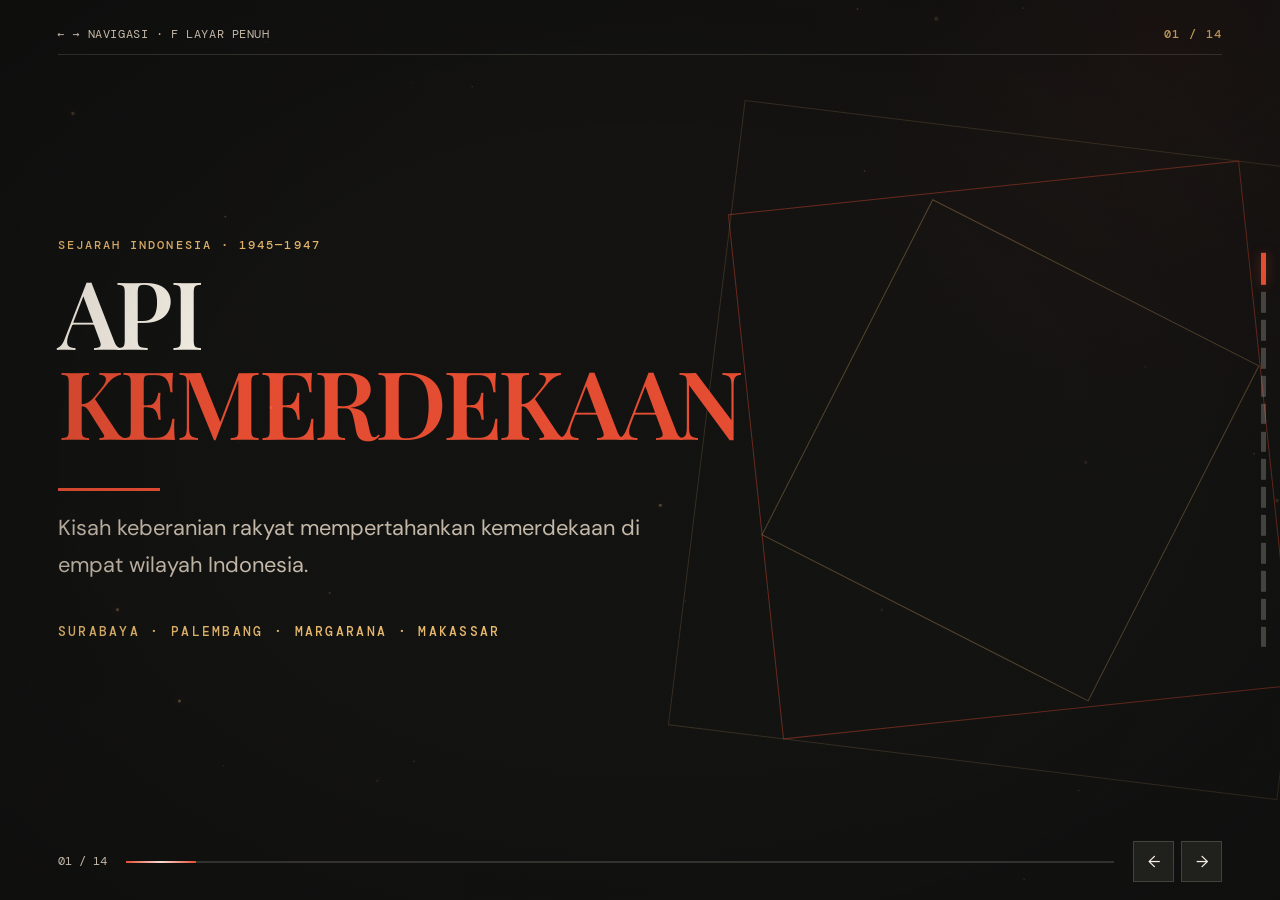
==== index.html @ 2a619e7f "Rename Sejarah_Pertempuran_Indonesia_Animated (1).html to index.html" ====
<!DOCTYPE html>
<html lang="id">
<head>
<meta charset="UTF-8">
<meta name="viewport" content="width=device-width, initial-scale=1">
<title>Api Kemerdekaan — Sejarah Perjuangan Indonesia</title>
<link rel="preconnect" href="https://fonts.googleapis.com">
<link href="https://fonts.googleapis.com/css2?family=DM+Mono:wght@400;500&family=DM+Sans:wght@400;500;600;700&family=Playfair+Display:wght@500;600;700;800&display=swap" rel="stylesheet">
<style>
/* === VIEWPORT BASE / RESPONSIVE === */
:root{--ink:#f5efe4;--muted:#c4b8a8;--paper:#151514;--panel:#20201d;--red:#e44d32;--gold:#e8b96d;--line:rgba(245,239,228,.16);--pad:clamp(1.1rem,4.5vw,4.5rem);--display:clamp(2.4rem,7.4vw,7rem);--h2:clamp(2rem,4.5vw,4.6rem);--body:clamp(.92rem,1.25vw,1.15rem);--small:clamp(.7rem,.9vw,.84rem)}
*{box-sizing:border-box}html,body{margin:0;width:100%;height:100%;background:var(--paper);color:var(--ink);font-family:'DM Sans',sans-serif}body{overflow:hidden}button{font:inherit}.deck{height:100vh;height:100dvh;position:relative;overflow:hidden;background:radial-gradient(ellipse at 82% 12%,rgba(228,77,50,.15),transparent 34%),radial-gradient(ellipse at 8% 90%,rgba(232,185,109,.07),transparent 30%),var(--paper)}.deck:before{content:'';position:absolute;inset:0;pointer-events:none;z-index:1;opacity:.12;background-image:linear-gradient(rgba(245,239,228,.08) 1px,transparent 1px),linear-gradient(90deg,rgba(245,239,228,.08) 1px,transparent 1px);background-size:clamp(2.2rem,4vw,4.5rem) clamp(2.2rem,4vw,4.5rem);mask-image:linear-gradient(to bottom,black,transparent 85%)}
.slide{height:100vh;height:100dvh;width:100%;position:absolute;inset:0;overflow:hidden;padding:clamp(4.4rem,8vh,6rem) var(--pad) clamp(4.5rem,9vh,6.5rem);display:flex;flex-direction:column;justify-content:center;opacity:0;visibility:hidden;transform:translateY(clamp(1rem,3vh,2rem)) scale(.99);transition:opacity .55s ease,transform .65s cubic-bezier(.2,.75,.2,1),visibility .55s;background:transparent}
.slide.active{opacity:1;visibility:visible;transform:none;z-index:2}.slide:before{content:'';position:absolute;left:var(--pad);right:var(--pad);top:clamp(3.4rem,6vh,4.5rem);height:1px;background:var(--line)}.slide:after{content:attr(data-number);position:absolute;right:var(--pad);top:clamp(1.5rem,3vh,2.2rem);font:500 var(--small) 'DM Mono',monospace;color:var(--gold);letter-spacing:.12em}
.kicker{font:500 var(--small) 'DM Mono',monospace;text-transform:uppercase;letter-spacing:.18em;color:var(--gold);margin:0 0 clamp(.6rem,1.6vh,1.2rem)}h1,h2,h3,p{margin-top:0}h1,h2,h3{font-family:'Playfair Display',serif;font-weight:600;letter-spacing:-.035em}h1{font-size:var(--display);line-height:.95;max-width:12ch;margin-bottom:clamp(1rem,2.5vh,2rem)}h2{font-size:var(--h2);line-height:1.02;max-width:18ch;margin-bottom:clamp(.8rem,2vh,1.5rem)}h3{font-size:clamp(1.2rem,2vw,1.7rem);margin-bottom:.5rem}p,li{font-size:var(--body);line-height:1.72;color:#e4dbce}p{max-width:76ch;margin-bottom:.8rem}.accent{color:var(--red)}.gold{color:var(--gold)}.muted{color:var(--muted)}.rule{height:3px;width:clamp(3rem,8vw,7rem);background:var(--red);margin:clamp(.8rem,2vh,1.5rem) 0}.cover{background:linear-gradient(115deg,rgba(18,18,17,.98) 0%,rgba(18,18,17,.88) 53%,rgba(18,18,17,.38) 100%)}.cover-art{position:absolute;right:-3vw;top:15%;width:48vw;height:70%;border:1px solid rgba(232,185,109,.22);transform:rotate(7deg);opacity:.75;pointer-events:none}.cover-art:before,.cover-art:after{content:'';position:absolute;inset:8%;border:1px solid rgba(228,77,50,.55);transform:rotate(-13deg)}.cover-art:after{inset:20%;border-color:rgba(232,185,109,.4);transform:rotate(20deg)}.cover .subtitle{font-size:clamp(1rem,1.7vw,1.4rem);color:var(--muted);max-width:42ch}.cover .year{font:500 clamp(.8rem,1vw,1rem) 'DM Mono',monospace;letter-spacing:.18em;color:var(--gold);margin-top:clamp(1rem,3vh,2rem)}
.content-grid{display:grid;grid-template-columns:minmax(0,1.2fr) minmax(15rem,.8fr);gap:clamp(1.2rem,4vw,4rem);align-items:center;min-height:0}.copy{min-width:0}.copy p+p{margin-top:.8rem}.visual{position:relative;min-height:clamp(13rem,42vh,28rem);height:100%;max-height:52vh;border:1px solid rgba(232,185,109,.28);background:radial-gradient(ellipse at 50% 20%,rgba(228,77,50,.14),transparent 60%),linear-gradient(145deg,#282621,#171715);overflow:hidden;display:flex;align-items:center;justify-content:center;box-shadow:0 1.2rem 3rem rgba(0,0,0,.18)}.visual:before{content:'';position:absolute;inset:1rem;border:1px solid rgba(245,239,228,.1);z-index:2;pointer-events:none}.visual img{width:100%;height:100%;max-height:min(50vh,400px);object-fit:cover;display:block;position:absolute;inset:0}.visual .placeholder{position:absolute;inset:0;display:flex;flex-direction:column;align-items:center;justify-content:center;text-align:center;padding:1.5rem;color:#9f9586}.placeholder strong{font:500 clamp(1rem,1.5vw,1.4rem) 'DM Mono',monospace;color:var(--gold);margin-bottom:.6rem}.placeholder span{font-size:var(--small);max-width:25ch;line-height:1.6}.visual img:not([src=""]){z-index:1}.visual:after{content:'';position:absolute;inset:0;border:clamp(.4rem,1vw,.8rem) solid rgba(21,21,20,.12);pointer-events:none;z-index:2}.visual figcaption{position:absolute;z-index:3;left:1rem;bottom:1rem;background:rgba(18,18,17,.8);padding:.5rem .7rem;font:var(--small) 'DM Mono',monospace;color:var(--ink)}
.timeline{display:grid;grid-template-columns:repeat(4,minmax(0,1fr));gap:clamp(.7rem,1.5vw,1.5rem);margin-top:clamp(1rem,3vh,2rem)}.event{border-top:2px solid var(--red);padding-top:.8rem}.event time{font:500 var(--small) 'DM Mono',monospace;color:var(--gold);display:block;margin-bottom:.5rem}.event p{font-size:clamp(.82rem,1.05vw,1rem);line-height:1.5;margin:0}.event h3{font-size:clamp(1rem,1.5vw,1.35rem)}.body-copy{columns:2;column-gap:clamp(1.5rem,4vw,4rem)}.body-copy p{break-inside:avoid}.figure-grid{display:grid;grid-template-columns:repeat(4,minmax(0,1fr));gap:clamp(.7rem,1.5vw,1.4rem);margin-top:clamp(.8rem,2vh,1.3rem)}.person{min-width:0;border-top:1px solid var(--line);padding-top:.7rem;transition:transform .3s ease,border-color .3s ease}.person:hover{transform:translateY(-4px);border-color:rgba(232,185,109,.65)}.person .visual{min-height:0;height:clamp(8rem,24vh,14rem);margin-bottom:.8rem}.person .visual img{max-height:none}.person h3{font-size:clamp(1rem,1.45vw,1.35rem)}.person p{font-size:clamp(.78rem,1vw,.95rem);line-height:1.5}.tag{display:inline-block;border:1px solid rgba(232,185,109,.45);color:var(--gold);font:var(--small) 'DM Mono',monospace;letter-spacing:.06em;padding:.3rem .5rem;margin-bottom:.55rem}.section-slide{background:linear-gradient(120deg,rgba(228,77,50,.12),transparent 60%)}.section-slide h2{font-size:clamp(2.6rem,8vw,7rem);max-width:11ch}.section-slide .section-num{font:500 clamp(3.8rem,13vw,12rem) 'DM Mono',monospace;line-height:.8;color:rgba(228,77,50,.22);position:absolute;right:var(--pad);bottom:10%;letter-spacing:-.12em}.bottom-note{font:var(--small) 'DM Mono',monospace;color:var(--muted);margin-top:clamp(.8rem,2vh,1.4rem)}
/* === GROUP MEMBERS SLIDE === */
.members-slide{background:radial-gradient(ellipse at 80% 40%,rgba(228,77,50,.13),transparent 40%),transparent}
.members-layout{display:grid;grid-template-columns:minmax(0,.85fr) minmax(0,1.15fr);gap:clamp(1.5rem,5vw,5rem);align-items:center;min-height:0}
.members-stamp{width:clamp(9rem,20vw,17rem);aspect-ratio:1;border:1px solid rgba(232,185,109,.45);border-radius:50%;display:flex;align-items:center;justify-content:center;position:relative;margin:0 auto;color:var(--gold);font:500 clamp(2.5rem,6vw,5.8rem) 'DM Mono',monospace;letter-spacing:-.12em;box-shadow:0 0 0 1rem rgba(232,185,109,.025),0 0 0 2rem rgba(232,185,109,.018)}
.members-stamp:before,.members-stamp:after{content:'';position:absolute;inset:10%;border:1px solid rgba(228,77,50,.55);border-radius:50%;transform:rotate(25deg) scaleX(.72)}.members-stamp:after{inset:-12%;border-color:rgba(245,239,228,.12);transform:rotate(-30deg) scaleX(.85)}
.member-list{display:grid;grid-template-columns:1fr 1fr;gap:clamp(.7rem,1.4vw,1.25rem)}.member{padding:clamp(.85rem,1.7vw,1.35rem);border:1px solid var(--line);background:linear-gradient(145deg,rgba(255,255,255,.045),rgba(255,255,255,.012));min-height:clamp(6rem,14vh,8.5rem);display:flex;flex-direction:column;justify-content:space-between;gap:.8rem;transition:transform .3s ease,border-color .3s ease}.member:hover{transform:translateY(-3px);border-color:rgba(232,185,109,.55)}.member .num{font:500 var(--small) 'DM Mono',monospace;color:var(--red);letter-spacing:.12em}.member strong{font-size:clamp(.95rem,1.45vw,1.28rem);line-height:1.3;font-weight:600;color:var(--ink)}.member .initials{font:500 var(--small) 'DM Mono',monospace;color:var(--muted);letter-spacing:.08em}
@media(max-width:800px){.members-layout{grid-template-columns:1fr;gap:1rem}.members-stamp{width:clamp(5rem,15vh,7rem);font-size:clamp(1.8rem,5vh,2.8rem)}.members-stamp:before{inset:8%}.members-stamp:after{inset:-8%}.members-layout .members-intro h2{font-size:clamp(1.8rem,5vw,3rem);margin-bottom:.4rem}.member-list{gap:.6rem}.member{min-height:5rem;padding:.7rem}.member strong{font-size:clamp(.8rem,2.6vw,1rem)}}
/* === NAVIGATION === */
.hud{position:fixed;z-index:20;left:var(--pad);right:var(--pad);bottom:clamp(.8rem,2vh,1.4rem);display:flex;align-items:center;gap:clamp(.7rem,1.5vw,1.5rem)}.progress{height:2px;background:rgba(245,239,228,.15);flex:1;overflow:hidden}.progress-fill{height:100%;width:0;background:var(--red);transition:width .35s}.counter{font:var(--small) 'DM Mono',monospace;color:var(--muted);white-space:nowrap}.nav-buttons{display:flex;gap:.45rem}.nav-buttons button{width:clamp(2.2rem,3.2vw,2.8rem);height:clamp(2.2rem,3.2vw,2.8rem);border:1px solid var(--line);color:var(--ink);background:#20201d;cursor:pointer;transition:background .2s,border-color .2s}.nav-buttons button:hover{background:var(--red);border-color:var(--red)}.dots{position:fixed;z-index:20;right:clamp(.4rem,1.1vw,1rem);top:50%;transform:translateY(-50%);display:flex;flex-direction:column;gap:.45rem}.dots button{width:5px;height:clamp(1rem,2.3vh,1.5rem);padding:0;border:0;background:rgba(245,239,228,.22);cursor:pointer}.dots button.active{background:var(--red)}.hint{position:fixed;z-index:20;left:var(--pad);top:clamp(1.5rem,3vh,2.2rem);font:var(--small) 'DM Mono',monospace;color:var(--muted);letter-spacing:.05em}
.reveal{opacity:0;transform:translateY(18px);transition:opacity .65s ease,transform .65s ease}.active .reveal{opacity:1;transform:none}.active .reveal:nth-child(2){transition-delay:.08s}.active .reveal:nth-child(3){transition-delay:.16s}.active .reveal:nth-child(4){transition-delay:.24s}
@media(max-width:800px){.content-grid{grid-template-columns:1fr;gap:1rem}.content-grid .visual{min-height:clamp(9rem,24vh,14rem);max-height:27vh;order:-1}.content-grid h2{max-width:22ch}.body-copy{columns:1}.figure-grid{grid-template-columns:repeat(2,minmax(0,1fr));overflow:auto;max-height:55vh}.person .visual{height:clamp(7rem,20vh,10rem)}.dots{display:none}.slide{padding-top:4.7rem;padding-bottom:5.2rem}.timeline{grid-template-columns:repeat(2,minmax(0,1fr));row-gap:1rem}.timeline p{font-size:clamp(.78rem,2.4vw,.98rem)}}
@media(max-height:600px){.slide{padding-top:3.7rem;padding-bottom:3.8rem}.slide:before{top:2.9rem}.hint{top:.9rem}.slide:after{top:.9rem}h1{font-size:clamp(2.1rem,6vw,4.5rem)}h2{font-size:clamp(1.7rem,4vw,3rem)}p{line-height:1.5;margin-bottom:.45rem}.visual{min-height:10rem}.content-grid .visual{min-height:9rem;max-height:33vh}.figure-grid{margin-top:.4rem}.person .visual{height:clamp(5rem,18vh,8rem)}.person p{font-size:.76rem}.hud{bottom:.55rem}}
@media(max-width:500px){:root{--pad:1rem}.cover-art{width:65vw;right:-20vw;opacity:.45}.timeline{gap:.7rem}.event{padding-top:.5rem}.event p{font-size:.78rem}.figure-grid{gap:.8rem}.person h3{font-size:1rem}.person p{font-size:.78rem}.counter{font-size:.65rem}.hint{font-size:.62rem}}
/* === EXTRA MOTION: cinematic, smooth, and presentation-friendly === */
.deck:after{content:"";position:absolute;z-index:0;pointer-events:none;width:42vw;height:42vw;right:-12vw;top:-20vw;border-radius:50%;background:radial-gradient(circle,rgba(228,77,50,.11),rgba(232,185,109,.035) 38%,transparent 70%);filter:blur(10px);animation:ambientDrift 14s ease-in-out infinite alternate}
.cover-art{transform-origin:center;animation:coverFloat 11s ease-in-out infinite alternate}
.cover-art:before{animation:orbitTilt 17s ease-in-out infinite alternate}
.cover-art:after{animation:orbitTilt 13s ease-in-out infinite alternate-reverse}
.active .reveal{animation:revealRise .8s cubic-bezier(.2,.7,.2,1) both}
.active .reveal:nth-child(2){animation-delay:.10s}
.active .reveal:nth-child(3){animation-delay:.20s}
.active .reveal:nth-child(4){animation-delay:.30s}
.active .reveal:nth-child(5){animation-delay:.40s}
.active .visual img{animation:photoDrift 12s ease-in-out infinite alternate}
.visual:before{animation:frameGlow 5s ease-in-out infinite alternate}
.active .timeline .event{animation:revealRise .65s ease both}
.active .timeline .event:nth-child(2){animation-delay:.12s}
.active .timeline .event:nth-child(3){animation-delay:.24s}
.active .timeline .event:nth-child(4){animation-delay:.36s}
.active .member{animation:revealRise .65s ease both}
.active .member:nth-child(2){animation-delay:.10s}
.active .member:nth-child(3){animation-delay:.20s}
.active .member:nth-child(4){animation-delay:.30s}
.section-slide .section-num{animation:numberFloat 7s ease-in-out infinite alternate}
.rule{position:relative;overflow:hidden}
.rule:after{content:"";position:absolute;inset:0;background:linear-gradient(90deg,transparent,rgba(255,255,255,.8),transparent);transform:translateX(-110%);animation:ruleSweep 4s ease-in-out infinite}
.nav-buttons button{position:relative;overflow:hidden}
.nav-buttons button:active{transform:scale(.94)}
@keyframes revealRise{from{opacity:0;transform:translateY(24px) scale(.985);filter:blur(3px)}to{opacity:1;transform:translateY(0) scale(1);filter:blur(0)}}
@keyframes coverFloat{0%{transform:translate3d(0,0,0) rotate(7deg)}100%{transform:translate3d(-1.2vw,1.5vh,0) rotate(10deg)}}
@keyframes orbitTilt{0%{translate:0 0;rotate:-3deg}100%{translate:1.3% -1%;rotate:4deg}}
@keyframes ambientDrift{0%{transform:translate3d(0,0,0) scale(.9);opacity:.65}100%{transform:translate3d(-8vw,9vh,0) scale(1.18);opacity:1}}
@keyframes photoDrift{0%{transform:scale(1) translateX(0)}100%{transform:scale(1.055) translateX(-.5%)}}
@keyframes frameGlow{0%{border-color:rgba(245,239,228,.08)}100%{border-color:rgba(232,185,109,.32)}}
@keyframes numberFloat{0%{transform:translateY(0);opacity:.55}100%{transform:translateY(-10px);opacity:1}}
@keyframes ruleSweep{0%,55%{transform:translateX(-110%)}80%,100%{transform:translateX(110%)}}
@media(prefers-reduced-motion:reduce){.deck:after,.cover-art,.cover-art:before,.cover-art:after,.active .reveal,.active .visual img,.visual:before,.active .timeline .event,.active .member,.section-slide .section-num,.rule:after{animation:none!important}}
@media(prefers-reduced-motion:reduce){*,*::before,*::after{scroll-behavior:auto!important;transition-duration:.01ms!important;animation-duration:.01ms!important;animation-iteration-count:1!important}.reveal{opacity:1;transform:none}}

/* === CINEMATIC MOTION LAYER v2 === */
.cinema-flash{position:fixed;inset:0;z-index:15;pointer-events:none;opacity:0;background:linear-gradient(110deg,transparent 25%,rgba(232,185,109,.08) 48%,rgba(228,77,50,.055) 52%,transparent 75%);transform:translateX(-100%)}.cinema-flash.fire{animation:cinemaSweep .75s cubic-bezier(.2,.7,.2,1) both}@keyframes cinemaSweep{0%{opacity:0;transform:translateX(-100%)}20%{opacity:1}100%{opacity:0;transform:translateX(100%)}}
.deck{--pointer-x:72%;--pointer-y:30%;background:radial-gradient(ellipse at var(--pointer-x) var(--pointer-y),rgba(228,77,50,.105),transparent 31%),radial-gradient(ellipse at 82% 12%,rgba(228,77,50,.13),transparent 34%),radial-gradient(ellipse at 8% 90%,rgba(232,185,109,.065),transparent 30%),var(--paper);transition:background-position .8s ease}
.deck:before{animation:gridBreath 12s ease-in-out infinite alternate}
.deck .cinema-embers{position:absolute;inset:0;width:100%;height:100%;z-index:4;pointer-events:none;opacity:.58;mix-blend-mode:screen}
.deck .cinema-vignette{position:absolute;inset:0;z-index:3;pointer-events:none;background:radial-gradient(ellipse at center,transparent 45%,rgba(0,0,0,.24) 100%)}
.slide.active h1,.slide.active h2{animation:titleCinematic .9s cubic-bezier(.16,1,.3,1) both}
.slide.active .visual{animation:visualArrive .9s cubic-bezier(.2,.7,.2,1) both;box-shadow:0 1.2rem 3rem rgba(0,0,0,.22),0 0 0 1px rgba(232,185,109,.025)}
.slide.active .visual:after{background:linear-gradient(115deg,transparent 15%,rgba(255,255,255,.07) 48%,transparent 70%);background-size:220% 100%;animation:photoSheen 1.4s .35s ease-out both}
.slide.active .person{animation:revealRise .65s ease both}
.slide.active .person:nth-child(2){animation-delay:.12s}.slide.active .person:nth-child(3){animation-delay:.24s}.slide.active .person:nth-child(4){animation-delay:.36s}
.slide.active .tag{animation:tagPop .5s .28s cubic-bezier(.2,.8,.2,1) both}
.slide.active .members-stamp{animation:stampReveal 1s cubic-bezier(.16,1,.3,1) both}
.progress-fill{position:relative;overflow:hidden}.progress-fill:after{content:"";position:absolute;inset:0;background:linear-gradient(90deg,transparent,rgba(255,255,255,.8),transparent);animation:progressGleam 2.6s linear infinite}
.dots button{transition:height .25s ease,background .25s ease,box-shadow .25s ease}.dots button.active{height:2rem;box-shadow:0 0 12px rgba(228,77,50,.35)}
.nav-buttons button:hover{box-shadow:0 0 18px rgba(228,77,50,.2)}
@keyframes titleCinematic{0%{opacity:0;transform:translateY(18px);letter-spacing:-.055em;filter:blur(5px)}100%{opacity:1;transform:translateY(0);letter-spacing:-.035em;filter:blur(0)}}
@keyframes visualArrive{0%{opacity:.3;transform:translateY(12px) scale(.975);filter:saturate(.65)}100%{opacity:1;transform:translateY(0) scale(1);filter:saturate(1)}}
@keyframes photoSheen{0%{background-position:150% 0}100%{background-position:-120% 0}}
@keyframes stampReveal{0%{opacity:0;transform:scale(.72) rotate(-18deg)}70%{opacity:1;transform:scale(1.045) rotate(3deg)}100%{transform:scale(1) rotate(0)}}
@keyframes tagPop{0%{opacity:0;transform:translateY(8px) scale(.96)}100%{opacity:1;transform:translateY(0) scale(1)}}
@keyframes progressGleam{0%{transform:translateX(-120%)}100%{transform:translateX(250%)}}
@keyframes gridBreath{0%{opacity:.07}100%{opacity:.15}}
@media(prefers-reduced-motion:reduce){.deck .cinema-embers,.deck:before,.slide.active h1,.slide.active h2,.slide.active .visual,.slide.active .visual:after,.slide.active .person,.slide.active .tag,.slide.active .members-stamp,.progress-fill:after,.cinema-flash{animation:none!important}}

</style>
</head>
<body>
<div class="deck" id="deck">
  <!-- SLIDE 01: COVER -->
  <section class="slide cover active" data-number="01 / 14" aria-label="Sampul">
    <div class="cover-art"></div><p class="kicker reveal">Sejarah Indonesia · 1945—1947</p>
    <h1 class="reveal">API<br><span class="accent">KEMERDEKAAN</span></h1>
    <div class="rule reveal"></div><p class="subtitle reveal">Kisah keberanian rakyat mempertahankan kemerdekaan di empat wilayah Indonesia.</p>
    <p class="year reveal">SURABAYA · PALEMBANG · MARGARANA · MAKASSAR</p>
  </section>


  <!-- SLIDE 02: GROUP MEMBERS -->
  <section class="slide members-slide" data-number="02 / 14" aria-label="Anggota kelompok">
    <p class="kicker reveal">Presentasi Sejarah Indonesia · Tim Penyusun</p>
    <div class="members-layout">
      <div class="members-intro reveal">
        <div class="members-stamp" aria-hidden="true">04</div>
        <p class="kicker" style="margin-top:clamp(1rem,3vh,2rem)">Empat nama · Satu cerita</p>
        <h2>Anggota <span class="accent">Kelompok</span></h2>
        <p class="muted">Menelusuri perjuangan rakyat Indonesia dalam mempertahankan kemerdekaan.</p>
      </div>
      <div class="member-list reveal">
        <article class="member"><span class="num">ANGGOTA 01</span><strong>Nicholas Evan Tamin</strong><span class="initials">NET · PENYUSUN</span></article>
        <article class="member"><span class="num">ANGGOTA 02</span><strong>Moh Raffi Kaimun</strong><span class="initials">MRK · PENYUSUN</span></article>
        <article class="member"><span class="num">ANGGOTA 03</span><strong>Daniel Chandra Wijanarko</strong><span class="initials">DCW · PENYUSUN</span></article>
        <article class="member"><span class="num">ANGGOTA 04</span><strong>Aldrich Reinhard Nyotowinata</strong><span class="initials">ARN · PENYUSUN</span></article>
      </div>
    </div>
    <p class="bottom-note">SURABAYA · PALEMBANG · MARGARANA · MAKASSAR</p>
  </section>

  <!-- SLIDE 03: SURABAYA BACKGROUND -->
  <section class="slide" data-number="03 / 14">
    <p class="kicker reveal">01 — Surabaya · 10 November 1945</p><div class="content-grid">
      <div class="copy reveal"><h2>Latar Belakang <span class="accent">Surabaya</span></h2>
        <p>Setelah proklamasi kemerdekaan pada 17 Agustus 1945, pasukan Sekutu tiba di Surabaya pada 25 Oktober. Mereka bertugas melucuti tentara Jepang dan membebaskan tawanan perang, tetapi kedatangannya menimbulkan kekhawatiran karena Belanda ingin kembali berkuasa melalui NICA.</p>
        <p>Ketegangan meningkat setelah berbagai bentrokan dan tewasnya Brigadir Jenderal A.W.S. Mallaby pada 30 Oktober. Pada 9 November, Inggris mengeluarkan ultimatum agar rakyat menyerahkan senjata. Penolakan terhadap ultimatum tersebut menjadi pemicu serangan besar pada 10 November 1945.</p>
      </div>
      <figure class="visual"><img src="images/surabaya-latar.jpg" alt="Foto latar Pertempuran Surabaya" onerror="this.style.display='none'"><div class="placeholder"><strong>FOTO SURABAYA</strong><span>Tambahkan foto arsip di<br>images/surabaya-latar.jpg</span></div><figcaption>Surabaya, 1945</figcaption></figure>
    </div>
  </section>

  <!-- SLIDE 03: SURABAYA BATTLE -->
  <section class="slide" data-number="04 / 14">
    <p class="kicker reveal">01 — Surabaya · Jalannya Pertempuran</p><h2 class="reveal">Kota yang <span class="accent">Bertahan</span></h2>
    <div class="body-copy reveal"><p>Pada 10 November 1945, pasukan Inggris melancarkan serangan besar melalui darat, laut, dan udara. Tentara Keamanan Rakyat, kelompok pemuda, dan warga Surabaya bahu-membahu mempertahankan kota meskipun persenjataan mereka kalah modern.</p><p>Bung Tomo membangkitkan semangat rakyat melalui pidato radio. Pertempuran berlangsung sengit selama beberapa minggu, menimbulkan banyak korban dan kerusakan. Meski pasukan Indonesia akhirnya terdesak dari pusat kota, perlawanan Surabaya menjadi lambang keberanian mempertahankan kemerdekaan. Tanggal 10 November kini diperingati sebagai Hari Pahlawan.</p></div>
    <div class="timeline reveal"><div class="event"><time>25 OKT 1945</time><h3>Sekutu tiba</h3><p>Pasukan Inggris mendarat di Surabaya.</p></div><div class="event"><time>30 OKT 1945</time><h3>Ketegangan</h3><p>Mallaby tewas dalam insiden di Surabaya.</p></div><div class="event"><time>9 NOV 1945</time><h3>Ultimatum</h3><p>Inggris meminta rakyat menyerahkan senjata.</p></div><div class="event"><time>10 NOV 1945</time><h3>Serangan besar</h3><p>Pertempuran meluas di berbagai wilayah kota.</p></div></div>
  </section>

  <!-- SLIDE 04: SURABAYA FIGURES -->
  <section class="slide" data-number="05 / 14">
    <p class="kicker reveal">01 — Surabaya · Tokoh Penting</p><h2 class="reveal">Suara dan <span class="accent">Perlawanan</span></h2>
    <div class="figure-grid reveal">
      <article class="person"><figure class="visual"><img src="images/bung-tomo.jpg" alt="Bung Tomo" onerror="this.style.display='none'"><div class="placeholder"><strong>FOTO 01</strong><span>images/bung-tomo.jpg</span></div></figure><h3>Sutomo <span class="gold">/ Bung Tomo</span></h3><p>Membangkitkan semangat rakyat melalui pidato dan siaran radio.</p></article>
      <article class="person"><figure class="visual"><img src="images/rm-suryo.jpg" alt="R.M. Suryo" onerror="this.style.display='none'"><div class="placeholder"><strong>FOTO 02</strong><span>images/rm-suryo.jpg</span></div></figure><h3>R.M. Suryo</h3><p>Gubernur Jawa Timur yang mendukung perjuangan mempertahankan kemerdekaan.</p></article>
      <article class="person"><figure class="visual"><img src="images/sungkono.jpg" alt="Mayjen Sungkono" onerror="this.style.display='none'"><div class="placeholder"><strong>FOTO 03</strong><span>images/sungkono.jpg</span></div></figure><h3>Mayjen Sungkono</h3><p>Memimpin koordinasi pertahanan rakyat Surabaya.</p></article>
      <article class="person"><figure class="visual"><img src="images/mallaby.jpg" alt="A.W.S. Mallaby" onerror="this.style.display='none'"><div class="placeholder"><strong>FOTO 04</strong><span>images/mallaby.jpg</span></div></figure><h3>A.W.S. Mallaby</h3><p>Perwira Inggris yang tewas pada 30 Oktober 1945.</p></article>
    </div><p class="bottom-note">Ganti gambar dengan file sendiri melalui folder images/.</p>
  </section>

  <!-- SLIDE 06: PALEMBANG BACKGROUND -->
  <section class="slide" data-number="06 / 14"><p class="kicker reveal">02 — Palembang · Latar Belakang</p><div class="content-grid"><div class="copy reveal"><h2>Kota Strategis di <span class="accent">Sumatra</span></h2><p>Sesudah kemerdekaan Indonesia, Belanda berusaha menguasai kembali sejumlah wilayah, termasuk Palembang. Kota ini penting karena menjadi pusat pemerintahan dan perekonomian Sumatra Selatan serta dekat dengan sumber minyak bumi.</p><p>Ketegangan antara pasukan Indonesia dan Belanda meningkat ketika Belanda memperkuat kedudukannya di kota. Perselisihan mengenai wilayah kekuasaan dan aktivitas militer berkembang menjadi pertempuran terbuka pada awal Januari 1947.</p></div><figure class="visual"><img src="images/palembang-latar.jpg" alt="Foto Pertempuran Palembang" onerror="this.style.display='none'"><div class="placeholder"><strong>FOTO PALEMBANG</strong><span>Tambahkan foto arsip di<br>images/palembang-latar.jpg</span></div><figcaption>Palembang, 1947</figcaption></figure></div></section>

  <!-- SLIDE 07: PALEMBANG BATTLE -->
  <section class="slide" data-number="07 / 14"><p class="kicker reveal">02 — Palembang · Jalannya Pertempuran</p><h2>Lima Hari Lima <span class="accent">Malam</span></h2><div class="content-grid"><div class="copy reveal"><p>Pertempuran Lima Hari Lima Malam berlangsung pada 1–5 Januari 1947. Pasukan Indonesia menghadapi tentara Belanda di berbagai bagian kota. Para pejuang memanfaatkan pengetahuan terhadap lingkungan setempat untuk melakukan perlawanan.</p><p>Pertempuran menimbulkan korban dan kerusakan bangunan. Setelah lima hari pertempuran, kedua pihak menyepakati penghentian tembak-menembak dan penarikan pasukan dari wilayah tertentu. Peristiwa ini memperlihatkan tekad rakyat Palembang untuk mempertahankan kemerdekaan, meskipun tidak menghasilkan kemenangan militer mutlak bagi Indonesia.</p></div><figure class="visual"><img src="images/palembang-pertempuran.jpg" alt="Ilustrasi pertempuran Palembang" onerror="this.style.display='none'"><div class="placeholder"><strong>FOTO PERTEMPURAN</strong><span>images/palembang-pertempuran.jpg</span></div></figure></div><p class="bottom-note">Catatan: cocokkan rincian nama komandan dengan buku sejarah yang digunakan di kelas.</p></section>

  <!-- SLIDE 08: PALEMBANG FIGURES -->
  <section class="slide" data-number="08 / 14"><p class="kicker reveal">02 — Palembang · Tokoh Penting</p><h2>Para Pejuang <span class="accent">Palembang</span></h2><div class="figure-grid reveal">
    <article class="person"><figure class="visual"><img src="images/palembang-tokoh-1.jpg" alt="Tokoh perjuangan Palembang" onerror="this.style.display='none'"><div class="placeholder"><strong>FOTO TOKOH 01</strong><span>images/palembang-tokoh-1.jpg</span></div></figure><h3>Mohammad Isa</h3><p>Tokoh pemerintahan Sumatra Selatan pada masa awal kemerdekaan.</p></article>
    <article class="person"><figure class="visual"><img src="images/palembang-tokoh-2.jpg" alt="Tokoh militer Indonesia" onerror="this.style.display='none'"><div class="placeholder"><strong>FOTO TOKOH 02</strong><span>images/palembang-tokoh-2.jpg</span></div></figure><h3>Tokoh militer setempat</h3><p>Pasukan dan komandan lokal berperan mengatur pertahanan kota.</p></article>
    <article class="person"><figure class="visual"><img src="images/palembang-tokoh-3.jpg" alt="Pejuang kemerdekaan" onerror="this.style.display='none'"><div class="placeholder"><strong>FOTO TOKOH 03</strong><span>images/palembang-tokoh-3.jpg</span></div></figure><h3>Pejuang Republik</h3><p>Anggota laskar dan tentara Indonesia mempertahankan wilayah kota.</p></article>
    <article class="person"><figure class="visual"><img src="images/palembang-tokoh-4.jpg" alt="Pasukan perjuangan Palembang" onerror="this.style.display='none'"><div class="placeholder"><strong>FOTO TOKOH 04</strong><span>images/palembang-tokoh-4.jpg</span></div></figure><h3>Rakyat Palembang</h3><p>Dukungan masyarakat menjadi bagian penting dari perjuangan.</p></article>
  </div><p class="bottom-note">Periksa kembali nama tokoh khusus Pertempuran Palembang sebelum presentasi.</p></section>

  <!-- SLIDE 09: MARGARANA BACKGROUND -->
  <section class="slide" data-number="09 / 14"><p class="kicker reveal">03 — Bali · 20 November 1946</p><div class="content-grid"><div class="copy reveal"><h2>Latar Belakang <span class="accent">Margarana</span></h2><p>Setelah Indonesia merdeka, Belanda berusaha menguasai kembali Bali dan membentuk negara-negara bagian untuk melemahkan Republik Indonesia. I Gusti Ngurah Rai menolak rencana tersebut dan bertekad mempertahankan Bali sebagai bagian dari Republik.</p><p>Ngurah Rai membentuk pasukan Ciung Wanara untuk melawan Belanda. Setelah melakukan serangan terhadap kedudukan Belanda, pasukannya menghadapi tekanan militer yang semakin besar. Keadaan itu memuncak dalam pertempuran di Margarana, Kabupaten Tabanan, pada 20 November 1946.</p></div><figure class="visual"><img src="images/margarana-latar.jpg" alt="Monumen atau foto Puputan Margarana" onerror="this.style.display='none'"><div class="placeholder"><strong>FOTO MARGARANA</strong><span>images/margarana-latar.jpg</span></div><figcaption>Bali, 1946</figcaption></figure></div></section>

  <!-- SLIDE 10: MARGARANA BATTLE -->
  <section class="slide" data-number="10 / 14"><p class="kicker reveal">03 — Margarana · Jalannya Pertempuran</p><h2>Perlawanan <span class="accent">Sampai Akhir</span></h2><div class="content-grid"><div class="copy reveal"><p>Pada 20 November 1946, pasukan Belanda mengepung pasukan Ciung Wanara di Margarana. Pasukan Indonesia melakukan perlawanan meskipun menghadapi kekuatan dan persenjataan Belanda yang lebih unggul.</p><p>I Gusti Ngurah Rai dan banyak anggota pasukannya gugur dalam pertempuran tersebut. Peristiwa ini dikenal sebagai Puputan Margarana; kata “puputan” menggambarkan perjuangan hingga akhir. Pengorbanan mereka menjadi simbol tekad rakyat Bali untuk mempertahankan kemerdekaan Indonesia.</p></div><figure class="visual"><img src="images/margarana-pertempuran.jpg" alt="Foto monumen atau ilustrasi Puputan Margarana" onerror="this.style.display='none'"><div class="placeholder"><strong>FOTO PERJUANGAN</strong><span>images/margarana-pertempuran.jpg</span></div></figure></div></section>

  <!-- SLIDE 11: MARGARANA FIGURES -->
  <section class="slide" data-number="11 / 14"><p class="kicker reveal">03 — Margarana · Tokoh Penting</p><h2>Pasukan <span class="accent">Ciung Wanara</span></h2><div class="figure-grid reveal" style="grid-template-columns:repeat(3,minmax(0,1fr))">
    <article class="person"><figure class="visual"><img src="images/ngurah-rai.jpg" alt="I Gusti Ngurah Rai" onerror="this.style.display='none'"><div class="placeholder"><strong>FOTO 01</strong><span>images/ngurah-rai.jpg</span></div></figure><h3>I Gusti Ngurah Rai</h3><p>Pemimpin pasukan Ciung Wanara yang memimpin perlawanan dan gugur dalam Puputan Margarana.</p></article>
    <article class="person"><figure class="visual"><img src="images/ciung-wanara.jpg" alt="Pasukan Ciung Wanara" onerror="this.style.display='none'"><div class="placeholder"><strong>FOTO 02</strong><span>images/ciung-wanara.jpg</span></div></figure><h3>Pasukan Ciung Wanara</h3><p>Para pejuang yang bersama Ngurah Rai berjuang mempertahankan Bali sebagai bagian dari Republik.</p></article>
    <article class="person"><figure class="visual"><img src="images/pejuang-bali.jpg" alt="Pejuang Bali" onerror="this.style.display='none'"><div class="placeholder"><strong>FOTO 03</strong><span>images/pejuang-bali.jpg</span></div></figure><h3>Pejuang Bali</h3><p>Para pejuang lokal turut menyumbangkan tenaga dalam perlawanan terhadap Belanda.</p></article>
  </div></section>

  <!-- SLIDE 12: MAKASSAR POST-INDEPENDENCE -->
  <section class="slide" data-number="12 / 14"><p class="kicker reveal">04 — Makassar · Perlawanan Setelah Kemerdekaan</p><div class="content-grid"><div class="copy reveal"><h2>Makassar Mempertahankan <span class="accent">Republik</span></h2><p>Setelah Proklamasi 17 Agustus 1945, rakyat Makassar dan Sulawesi Selatan berusaha mempertahankan kemerdekaan ketika Belanda kembali untuk memulihkan kekuasaan kolonial. Pasukan Sekutu tiba di Makassar pada September 1945 untuk menerima penyerahan Jepang dan membebaskan tawanan perang. Kedatangan Belanda kemudian memicu ketegangan dengan para pendukung Republik.</p><p>Situasi semakin tegang ketika Belanda memperkuat kekuasaannya dan berusaha membatasi gerakan pendukung Republik. Berbagai organisasi dan kelompok pejuang mulai mengatur perlawanan politik maupun bersenjata. Perjuangan tersebut kemudian berkembang di Makassar dan sejumlah wilayah Sulawesi Selatan.</p></div><figure class="visual"><img src="images/makassar-latar.jpg" alt="Foto perjuangan Makassar setelah kemerdekaan" onerror="this.style.display='none'"><div class="placeholder"><strong>FOTO MAKASSAR</strong><span>Tambahkan foto arsip di<br>images/makassar-latar.jpg</span></div><figcaption>Sulawesi Selatan, 1945–1949</figcaption></figure></div><p class="bottom-note">Materi Makassar merangkum perlawanan setelah proklamasi, bukan satu pertempuran tunggal.</p></section>

  <!-- SLIDE 12: MAKASSAR COURSE OF RESISTANCE -->
  <section class="slide" data-number="13 / 14"><p class="kicker reveal">04 — Makassar · Jalannya Perlawanan</p><h2>Perjuangan <span class="accent">Berlanjut</span></h2><div class="content-grid"><div class="copy reveal"><p>Sejak akhir 1945, perlawanan terhadap Belanda berkembang di Makassar dan wilayah Sulawesi Selatan. Para pejuang melakukan berbagai aksi untuk menentang kembalinya kekuasaan kolonial, termasuk mengorganisasi kelompok perjuangan dan melakukan perlawanan bersenjata.</p><p>Belanda meningkatkan operasi militer untuk menumpas gerakan tersebut. Sejumlah pejuang ditangkap, tetapi perjuangan tetap menjadi bagian dari upaya mempertahankan Republik Indonesia. Perlawanan di Sulawesi Selatan memperlihatkan bahwa perjuangan setelah proklamasi berlangsung di banyak daerah, tidak hanya di Pulau Jawa.</p><p>Robert Wolter Monginsidi terus terlibat dalam perjuangan hingga ditangkap dan dihukum mati pada 5 September 1949.</p></div><figure class="visual"><img src="images/makassar-perlawanan.jpg" alt="Foto perlawanan rakyat Makassar" onerror="this.style.display='none'"><div class="placeholder"><strong>FOTO PERLAWANAN</strong><span>images/makassar-perlawanan.jpg</span></div></figure></div></section>

  <!-- SLIDE 13: MAKASSAR FIGURES -->
  <section class="slide" data-number="14 / 14"><p class="kicker reveal">04 — Makassar · Tokoh Penting</p><h2>Tokoh Perjuangan <span class="accent">Sulawesi Selatan</span></h2><div class="figure-grid reveal" style="grid-template-columns:repeat(3,minmax(0,1fr))">
    <article class="person"><figure class="visual"><img src="images/robert-wolter-monginsidi.jpg" alt="Robert Wolter Monginsidi" onerror="this.style.display='none'"><div class="placeholder"><strong>FOTO 01</strong><span>images/robert-wolter-monginsidi.jpg</span></div></figure><h3>Robert Wolter Monginsidi</h3><p>Pejuang yang mengorganisasi perlawanan terhadap Belanda dan dihukum mati pada 5 September 1949.</p></article>
    <article class="person"><figure class="visual"><img src="images/andi-makkasau.jpg" alt="Andi Makkasau" onerror="this.style.display='none'"><div class="placeholder"><strong>FOTO 02</strong><span>images/andi-makkasau.jpg</span></div></figure><h3>Andi Makkasau</h3><p>Tokoh perjuangan di wilayah Parepare dan sekitarnya yang menentang kembalinya kekuasaan Belanda.</p></article>
    <article class="person"><figure class="visual"><img src="images/pejuang-sulsel.jpg" alt="Pejuang Sulawesi Selatan" onerror="this.style.display='none'"><div class="placeholder"><strong>FOTO 03</strong><span>images/pejuang-sulsel.jpg</span></div></figure><h3>Pejuang Sulawesi Selatan</h3><p>Berbagai kelompok pejuang dan masyarakat mendukung perjuangan mempertahankan kemerdekaan.</p></article>
  </div><p class="bottom-note">Gunakan foto tokoh yang terverifikasi dari sumber sejarah atau buku pelajaran.</p></section>
</div>
<div class="hint">← → NAVIGASI · F LAYAR PENUH</div>
<div class="dots" id="dots" aria-label="Pilih slide"></div>
<nav class="hud" aria-label="Kontrol presentasi"><span class="counter" id="counter">01 / 14</span><div class="progress"><div class="progress-fill" id="progressFill"></div></div><div class="nav-buttons"><button id="prev" aria-label="Slide sebelumnya">←</button><button id="next" aria-label="Slide berikutnya">→</button></div></nav>
<script>
/* === SLIDE PRESENTATION CONTROLLER === */
class SlidePresentation{
 constructor(){this.slides=[...document.querySelectorAll('.slide')];this.deck=document.getElementById('deck');this.index=0;this.flash=document.createElement('div');this.flash.className='cinema-flash';document.body.appendChild(this.flash);this.addCinematicAtmosphere();this.counter=document.getElementById('counter');this.fill=document.getElementById('progressFill');this.dots=document.getElementById('dots');this.touchY=0;this.buildDots();this.update();this.bind();}
 addCinematicAtmosphere(){
  const canvas=document.createElement('canvas');canvas.className='cinema-embers';canvas.setAttribute('aria-hidden','true');this.deck.appendChild(canvas);
  const vignette=document.createElement('div');vignette.className='cinema-vignette';vignette.setAttribute('aria-hidden','true');this.deck.appendChild(vignette);
  const ctx=canvas.getContext('2d');if(!ctx)return;let w=0,h=0,embers=[];const reduced=window.matchMedia('(prefers-reduced-motion: reduce)').matches;
  const resize=()=>{const dpr=Math.min(window.devicePixelRatio||1,1.5);w=this.deck.clientWidth;h=this.deck.clientHeight;canvas.width=Math.round(w*dpr);canvas.height=Math.round(h*dpr);ctx.setTransform(dpr,0,0,dpr,0,0);embers=Array.from({length:reduced?0:Math.max(18,Math.min(42,Math.round(w/34)))},()=>({x:Math.random()*w,y:Math.random()*h,r:.5+Math.random()*1.6,v:.12+Math.random()*.38,drift:(Math.random()-.5)*.28,a:.12+Math.random()*.4,phase:Math.random()*6.28}));};
  resize();window.addEventListener('resize',resize,{passive:true});let frame=0;
  const draw=()=>{ctx.clearRect(0,0,w,h);if(!reduced){frame++;for(const e of embers){e.y-=e.v;e.x+=e.drift+Math.sin(frame*.009+e.phase)*.13;if(e.y< -8){e.y=h+8;e.x=Math.random()*w;}if(e.x<0)e.x=w;if(e.x>w)e.x=0;const pulse=.55+.45*Math.sin(frame*.025+e.phase);ctx.beginPath();ctx.fillStyle=`rgba(232,185,109,${e.a*pulse})`;ctx.shadowColor='rgba(228,77,50,.7)';ctx.shadowBlur=7;ctx.arc(e.x,e.y,e.r*pulse,0,Math.PI*2);ctx.fill();}ctx.shadowBlur=0;}requestAnimationFrame(draw);};requestAnimationFrame(draw);
  this.deck.addEventListener('pointermove',e=>{if(e.pointerType==='touch')return;const r=this.deck.getBoundingClientRect();this.deck.style.setProperty('--pointer-x',`${((e.clientX-r.left)/r.width)*100}%`);this.deck.style.setProperty('--pointer-y',`${((e.clientY-r.top)/r.height)*100}%`);},{passive:true});
 }
 buildDots(){this.slides.forEach((s,i)=>{const b=document.createElement('button');b.setAttribute('aria-label',`Buka slide ${i+1}`);b.addEventListener('click',()=>this.go(i));this.dots.appendChild(b)});this.dotButtons=[...this.dots.querySelectorAll('button')];}
 go(i){this.index=Math.max(0,Math.min(this.slides.length-1,i));this.update();}
 update(){this.slides.forEach((s,i)=>s.classList.toggle('active',i===this.index));this.dotButtons.forEach((d,i)=>d.classList.toggle('active',i===this.index));this.counter.textContent=`${String(this.index+1).padStart(2,'0')} / ${String(this.slides.length).padStart(2,'0')}`;this.fill.style.width=`${((this.index+1)/this.slides.length)*100}%`;const current=this.slides[this.index];document.title=`${String(this.index+1).padStart(2,'0')} — ${current.querySelector('h1,h2')?.innerText.replace(/\n/g,' ')||'Sejarah Indonesia'}`;this.deck.style.setProperty('--pointer-x',`${38+(this.index%4)*8}%`);this.deck.style.setProperty('--pointer-y',`${24+(this.index%3)*19}%`);if(this.flash){this.flash.classList.remove('fire');void this.flash.offsetWidth;this.flash.classList.add('fire');}}
 next(){this.go(this.index+1)}prev(){this.go(this.index-1)}
 bind(){document.getElementById('next').addEventListener('click',()=>this.next());document.getElementById('prev').addEventListener('click',()=>this.prev());document.addEventListener('keydown',e=>{if(['ArrowRight','PageDown',' '].includes(e.key)){e.preventDefault();this.next()}if(['ArrowLeft','PageUp'].includes(e.key)){e.preventDefault();this.prev()}if(e.key.toLowerCase()==='f'){if(!document.fullscreenElement)document.documentElement.requestFullscreen?.();else document.exitFullscreen?.()}if(e.key==='Home')this.go(0);if(e.key==='End')this.go(this.slides.length-1)});let wheelLock=false;document.addEventListener('wheel',e=>{if(wheelLock)return;wheelLock=true;if(e.deltaY>20)this.next();else if(e.deltaY< -20)this.prev();setTimeout(()=>wheelLock=false,700)},{passive:true});document.addEventListener('touchstart',e=>{this.touchY=e.changedTouches[0].screenY},{passive:true});document.addEventListener('touchend',e=>{const d=this.touchY-e.changedTouches[0].screenY;if(Math.abs(d)>55){d>0?this.next():this.prev()}},{passive:true});}
}
new SlidePresentation();
</script>
</body>
</html>
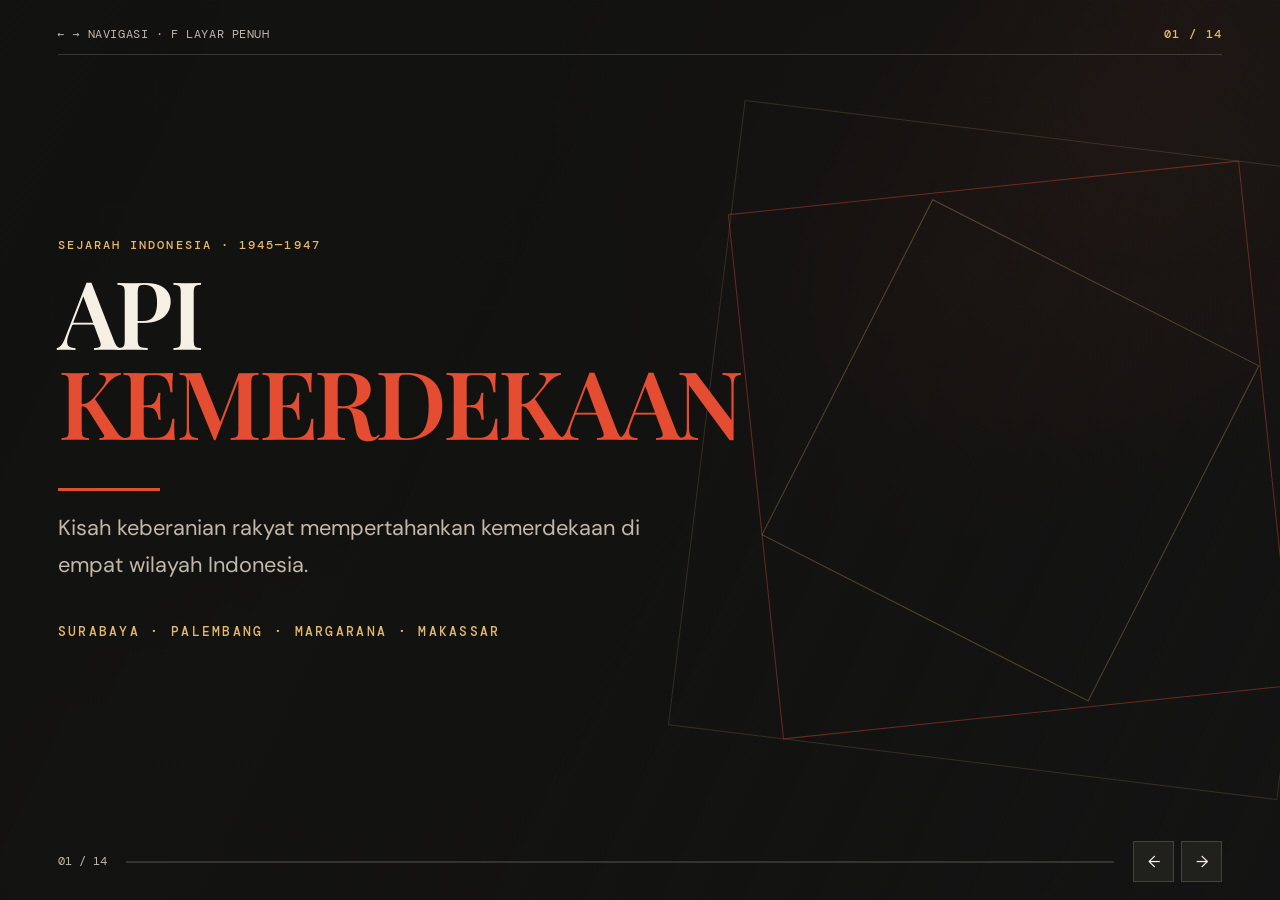
==== commit 6f5db59c: "Update index.html" ====
--- a/index.html
+++ b/index.html
@@ -88,7 +88,302 @@
 @keyframes progressGleam{0%{transform:translateX(-120%)}100%{transform:translateX(250%)}}
 @keyframes gridBreath{0%{opacity:.07}100%{opacity:.15}}
 @media(prefers-reduced-motion:reduce){.deck .cinema-embers,.deck:before,.slide.active h1,.slide.active h2,.slide.active .visual,.slide.active .visual:after,.slide.active .person,.slide.active .tag,.slide.active .members-stamp,.progress-fill:after,.cinema-flash{animation:none!important}}
-
+/* === CINEMATIC 3D TRANSITIONS === */
+.deck {
+  perspective: 1400px;
+  transform-style: preserve-3d;
+  isolation: isolate;
+}
+
+.slide {
+  backface-visibility: hidden;
+  transform-origin: 50% 50%;
+  transition:
+    opacity .65s cubic-bezier(.22,.61,.36,1),
+    transform .85s cubic-bezier(.16,1,.3,1),
+    filter .65s ease,
+    visibility .65s;
+  filter: blur(5px) saturate(.75);
+  will-change: opacity, transform, filter;
+}
+
+.slide.active {
+  filter: blur(0) saturate(1);
+  transform: translate3d(0,0,0) rotateX(0) rotateY(0) scale(1);
+}
+
+/* Slide keluar dan masuk dengan kedalaman */
+.slide:not(.active) {
+  pointer-events: none;
+}
+
+.slide.active .kicker {
+  animation: cinematicKicker .7s .08s both;
+}
+
+.slide.active h1,
+.slide.active h2 {
+  animation: cinematicHeading .9s cubic-bezier(.16,1,.3,1) both;
+}
+
+.slide.active .rule {
+  animation: cinematicRule .8s .2s both;
+}
+
+.slide.active .subtitle,
+.slide.active .year,
+.slide.active .bottom-note {
+  animation: cinematicText .8s .32s both;
+}
+
+.slide.active .copy p,
+.slide.active .body-copy p {
+  animation: cinematicText .75s both;
+}
+
+.slide.active .copy p:nth-child(2),
+.slide.active .body-copy p:nth-child(2) {
+  animation-delay: .12s;
+}
+
+.slide.active .copy p:nth-child(3),
+.slide.active .body-copy p:nth-child(3) {
+  animation-delay: .22s;
+}
+
+.slide.active .visual {
+  animation: cinematicVisual .95s cubic-bezier(.16,1,.3,1) both;
+}
+
+.slide.active .visual img {
+  animation: cinematicImage 12s ease-in-out infinite alternate;
+}
+
+.slide.active .event {
+  animation: cinematicCard .65s cubic-bezier(.16,1,.3,1) both;
+}
+
+.slide.active .event:nth-child(2) { animation-delay: .1s; }
+.slide.active .event:nth-child(3) { animation-delay: .2s; }
+.slide.active .event:nth-child(4) { animation-delay: .3s; }
+
+.slide.active .person {
+  animation: cinematicCard .7s cubic-bezier(.16,1,.3,1) both;
+}
+
+.slide.active .person:nth-child(2) { animation-delay: .1s; }
+.slide.active .person:nth-child(3) { animation-delay: .2s; }
+.slide.active .person:nth-child(4) { animation-delay: .3s; }
+
+.slide.active .member {
+  animation: cinematicCard .7s cubic-bezier(.16,1,.3,1) both;
+}
+
+.slide.active .member:nth-child(2) { animation-delay: .1s; }
+.slide.active .member:nth-child(3) { animation-delay: .2s; }
+.slide.active .member:nth-child(4) { animation-delay: .3s; }
+
+.slide.active .members-stamp {
+  animation: cinematicStamp 1s cubic-bezier(.16,1,.3,1) both;
+}
+
+/* Efek cahaya bergerak pada bingkai gambar */
+.visual {
+  isolation: isolate;
+  transform-style: preserve-3d;
+  transition:
+    transform .45s cubic-bezier(.2,.7,.2,1),
+    border-color .4s ease,
+    box-shadow .4s ease;
+}
+
+.visual:hover {
+  transform: perspective(900px) rotateY(-2deg) translateY(-3px);
+  border-color: rgba(232,185,109,.7);
+  box-shadow:
+    0 1.5rem 3rem rgba(0,0,0,.3),
+    0 0 1.5rem rgba(228,77,50,.08);
+}
+
+.visual::after {
+  background:
+    linear-gradient(
+      115deg,
+      transparent 25%,
+      rgba(255,255,255,.09) 48%,
+      transparent 70%
+    );
+  background-size: 240% 100%;
+}
+
+.slide.active .visual::after {
+  animation: cinematicSheen 1.5s .2s ease-out both;
+}
+
+/* Tombol navigasi terasa lebih responsif */
+.nav-buttons button {
+  transition:
+    transform .25s ease,
+    background .25s ease,
+    border-color .25s ease,
+    box-shadow .25s ease;
+}
+
+.nav-buttons button:hover {
+  transform: translateY(-2px);
+  box-shadow: 0 0 1.2rem rgba(228,77,50,.25);
+}
+
+.nav-buttons button:active {
+  transform: scale(.9);
+}
+
+.progress-fill {
+  transition: width .65s cubic-bezier(.16,1,.3,1);
+}
+
+/* === ANIMATION KEYFRAMES === */
+@keyframes cinematicHeading {
+  0% {
+    opacity: 0;
+    transform: translate3d(0,24px,0) scale(.97);
+    filter: blur(8px);
+  }
+  100% {
+    opacity: 1;
+    transform: translate3d(0,0,0) scale(1);
+    filter: blur(0);
+  }
+}
+
+@keyframes cinematicKicker {
+  0% {
+    opacity: 0;
+    transform: translateX(-18px);
+    letter-spacing: .35em;
+  }
+  100% {
+    opacity: 1;
+    transform: translateX(0);
+    letter-spacing: .18em;
+  }
+}
+
+@keyframes cinematicText {
+  from {
+    opacity: 0;
+    transform: translateY(12px);
+  }
+  to {
+    opacity: 1;
+    transform: translateY(0);
+  }
+}
+
+@keyframes cinematicRule {
+  from {
+    opacity: 0;
+    transform: scaleX(.15);
+    transform-origin: left;
+  }
+  to {
+    opacity: 1;
+    transform: scaleX(1);
+    transform-origin: left;
+  }
+}
+
+@keyframes cinematicVisual {
+  from {
+    opacity: 0;
+    transform: perspective(1000px) translate3d(0,20px,-50px) rotateY(4deg) scale(.96);
+    filter: blur(5px);
+  }
+  to {
+    opacity: 1;
+    transform: perspective(1000px) translate3d(0,0,0) rotateY(0) scale(1);
+    filter: blur(0);
+  }
+}
+
+@keyframes cinematicImage {
+  from { transform: scale(1); }
+  to { transform: scale(1.07) translateX(-.5%); }
+}
+
+@keyframes cinematicCard {
+  from {
+    opacity: 0;
+    transform: translate3d(0,22px,0) rotateX(5deg) scale(.97);
+    filter: blur(3px);
+  }
+  to {
+    opacity: 1;
+    transform: translate3d(0,0,0) rotateX(0) scale(1);
+    filter: blur(0);
+  }
+}
+
+@keyframes cinematicStamp {
+  0% {
+    opacity: 0;
+    transform: scale(.65) rotate(-15deg);
+  }
+  70% {
+    opacity: 1;
+    transform: scale(1.06) rotate(3deg);
+  }
+  100% {
+    transform: scale(1) rotate(0);
+  }
+}
+
+@keyframes cinematicSheen {
+  from { background-position: 140% 0; }
+  to { background-position: -140% 0; }
+}
+
+/* === RESPONSIVE ANIMATION SAFETY === */
+@media (max-height: 700px) {
+  .slide.active .visual {
+    animation-duration: .6s;
+  }
+}
+
+@media (max-height: 600px) {
+  .slide.active h1,
+  .slide.active h2 {
+    animation-duration: .55s;
+  }
+
+  .slide.active .person,
+  .slide.active .member,
+  .slide.active .event {
+    animation-duration: .45s;
+  }
+}
+
+@media (max-height: 500px) {
+  .slide.active .visual img {
+    animation: none;
+  }
+}
+
+@media (prefers-reduced-motion: reduce) {
+  *,
+  *::before,
+  *::after {
+    animation-duration: .01ms !important;
+    animation-iteration-count: 1 !important;
+    transition-duration: .01ms !important;
+    scroll-behavior: auto !important;
+  }
+
+  .slide,
+  .slide.active {
+    filter: none;
+  }
+}
 </style>
 </head>
 <body>
@@ -207,11 +502,153 @@
   const draw=()=>{ctx.clearRect(0,0,w,h);if(!reduced){frame++;for(const e of embers){e.y-=e.v;e.x+=e.drift+Math.sin(frame*.009+e.phase)*.13;if(e.y< -8){e.y=h+8;e.x=Math.random()*w;}if(e.x<0)e.x=w;if(e.x>w)e.x=0;const pulse=.55+.45*Math.sin(frame*.025+e.phase);ctx.beginPath();ctx.fillStyle=`rgba(232,185,109,${e.a*pulse})`;ctx.shadowColor='rgba(228,77,50,.7)';ctx.shadowBlur=7;ctx.arc(e.x,e.y,e.r*pulse,0,Math.PI*2);ctx.fill();}ctx.shadowBlur=0;}requestAnimationFrame(draw);};requestAnimationFrame(draw);
   this.deck.addEventListener('pointermove',e=>{if(e.pointerType==='touch')return;const r=this.deck.getBoundingClientRect();this.deck.style.setProperty('--pointer-x',`${((e.clientX-r.left)/r.width)*100}%`);this.deck.style.setProperty('--pointer-y',`${((e.clientY-r.top)/r.height)*100}%`);},{passive:true});
  }
- buildDots(){this.slides.forEach((s,i)=>{const b=document.createElement('button');b.setAttribute('aria-label',`Buka slide ${i+1}`);b.addEventListener('click',()=>this.go(i));this.dots.appendChild(b)});this.dotButtons=[...this.dots.querySelectorAll('button')];}
- go(i){this.index=Math.max(0,Math.min(this.slides.length-1,i));this.update();}
- update(){this.slides.forEach((s,i)=>s.classList.toggle('active',i===this.index));this.dotButtons.forEach((d,i)=>d.classList.toggle('active',i===this.index));this.counter.textContent=`${String(this.index+1).padStart(2,'0')} / ${String(this.slides.length).padStart(2,'0')}`;this.fill.style.width=`${((this.index+1)/this.slides.length)*100}%`;const current=this.slides[this.index];document.title=`${String(this.index+1).padStart(2,'0')} — ${current.querySelector('h1,h2')?.innerText.replace(/\n/g,' ')||'Sejarah Indonesia'}`;this.deck.style.setProperty('--pointer-x',`${38+(this.index%4)*8}%`);this.deck.style.setProperty('--pointer-y',`${24+(this.index%3)*19}%`);if(this.flash){this.flash.classList.remove('fire');void this.flash.offsetWidth;this.flash.classList.add('fire');}}
- next(){this.go(this.index+1)}prev(){this.go(this.index-1)}
- bind(){document.getElementById('next').addEventListener('click',()=>this.next());document.getElementById('prev').addEventListener('click',()=>this.prev());document.addEventListener('keydown',e=>{if(['ArrowRight','PageDown',' '].includes(e.key)){e.preventDefault();this.next()}if(['ArrowLeft','PageUp'].includes(e.key)){e.preventDefault();this.prev()}if(e.key.toLowerCase()==='f'){if(!document.fullscreenElement)document.documentElement.requestFullscreen?.();else document.exitFullscreen?.()}if(e.key==='Home')this.go(0);if(e.key==='End')this.go(this.slides.length-1)});let wheelLock=false;document.addEventListener('wheel',e=>{if(wheelLock)return;wheelLock=true;if(e.deltaY>20)this.next();else if(e.deltaY< -20)this.prev();setTimeout(()=>wheelLock=false,700)},{passive:true});document.addEventListener('touchstart',e=>{this.touchY=e.changedTouches[0].screenY},{passive:true});document.addEventListener('touchend',e=>{const d=this.touchY-e.changedTouches[0].screenY;if(Math.abs(d)>55){d>0?this.next():this.prev()}},{passive:true});}
+ buildDots() {
+  this.slides.forEach((s, i) => {
+    const b = document.createElement('button');
+    b.setAttribute('aria-label', `Buka slide ${i + 1}`);
+    b.addEventListener('click', () => this.go(i));
+    this.dots.appendChild(b);
+  });
+
+  this.dotButtons = [...this.dots.querySelectorAll('button')];
+}
+
+go(i) {
+  const nextIndex = Math.max(0, Math.min(this.slides.length - 1, i));
+
+  if (nextIndex === this.index) return;
+
+  this.index = nextIndex;
+  this.update();
+}
+
+update() {
+  this.slides.forEach((slide, i) => {
+    const isActive = i === this.index;
+
+    slide.classList.toggle('active', isActive);
+    slide.setAttribute('aria-hidden', String(!isActive));
+
+    if (isActive) {
+      // Memulai ulang animasi elemen di dalam slide aktif
+      slide.classList.remove('animate-in');
+      void slide.offsetWidth;
+      slide.classList.add('animate-in');
+    } else {
+      slide.classList.remove('animate-in');
+    }
+  });
+
+  this.dotButtons.forEach((dot, i) => {
+    dot.classList.toggle('active', i === this.index);
+    dot.setAttribute('aria-current', i === this.index ? 'step' : 'false');
+  });
+
+  this.counter.textContent =
+    `${String(this.index + 1).padStart(2, '0')} / ` +
+    `${String(this.slides.length).padStart(2, '0')}`;
+
+  this.fill.style.width =
+    `${((this.index + 1) / this.slides.length) * 100}%`;
+
+  const current = this.slides[this.index];
+
+  document.title =
+    `${String(this.index + 1).padStart(2, '0')} — ` +
+    `${current.querySelector('h1,h2')?.innerText.replace(/\n/g, ' ') || 'Sejarah Indonesia'}`;
+
+  this.deck.style.setProperty(
+    '--pointer-x',
+    `${38 + (this.index % 4) * 8}%`
+  );
+
+  this.deck.style.setProperty(
+    '--pointer-y',
+    `${24 + (this.index % 3) * 19}%`
+  );
+
+  if (this.flash) {
+    this.flash.classList.remove('fire');
+    void this.flash.offsetWidth;
+    this.flash.classList.add('fire');
+  }
+}
+
+next() {
+  this.go(this.index + 1);
+}
+
+prev() {
+  this.go(this.index - 1);
+}
+
+bind() {
+  document.getElementById('next')
+    .addEventListener('click', () => this.next());
+
+  document.getElementById('prev')
+    .addEventListener('click', () => this.prev());
+
+  document.addEventListener('keydown', e => {
+    if (['ArrowRight', 'PageDown', ' '].includes(e.key)) {
+      e.preventDefault();
+      this.next();
+    }
+
+    if (['ArrowLeft', 'PageUp'].includes(e.key)) {
+      e.preventDefault();
+      this.prev();
+    }
+
+    if (e.key.toLowerCase() === 'f') {
+      if (!document.fullscreenElement) {
+        document.documentElement.requestFullscreen?.();
+      } else {
+        document.exitFullscreen?.();
+      }
+    }
+
+    if (e.key === 'Home') this.go(0);
+    if (e.key === 'End') this.go(this.slides.length - 1);
+  });
+
+  let wheelLock = false;
+
+  document.addEventListener('wheel', e => {
+    if (wheelLock) return;
+
+    if (Math.abs(e.deltaY) < 20) return;
+
+    wheelLock = true;
+
+    if (e.deltaY > 0) this.next();
+    else this.prev();
+
+    setTimeout(() => {
+      wheelLock = false;
+    }, 750);
+  }, { passive: true });
+
+  let touchStartX = 0;
+  let touchStartY = 0;
+
+  document.addEventListener('touchstart', e => {
+    touchStartX = e.changedTouches[0].screenX;
+    touchStartY = e.changedTouches[0].screenY;
+  }, { passive: true });
+
+  document.addEventListener('touchend', e => {
+    const dx = touchStartX - e.changedTouches[0].screenX;
+    const dy = touchStartY - e.changedTouches[0].screenY;
+
+    if (Math.abs(dx) > 65 && Math.abs(dx) > Math.abs(dy)) {
+      if (dx > 0) this.next();
+      else this.prev();
+    } else if (Math.abs(dy) > 75) {
+      if (dy > 0) this.next();
+      else this.prev();
+    }
+  }, { passive: true });
 }
 new SlidePresentation();
 </script>
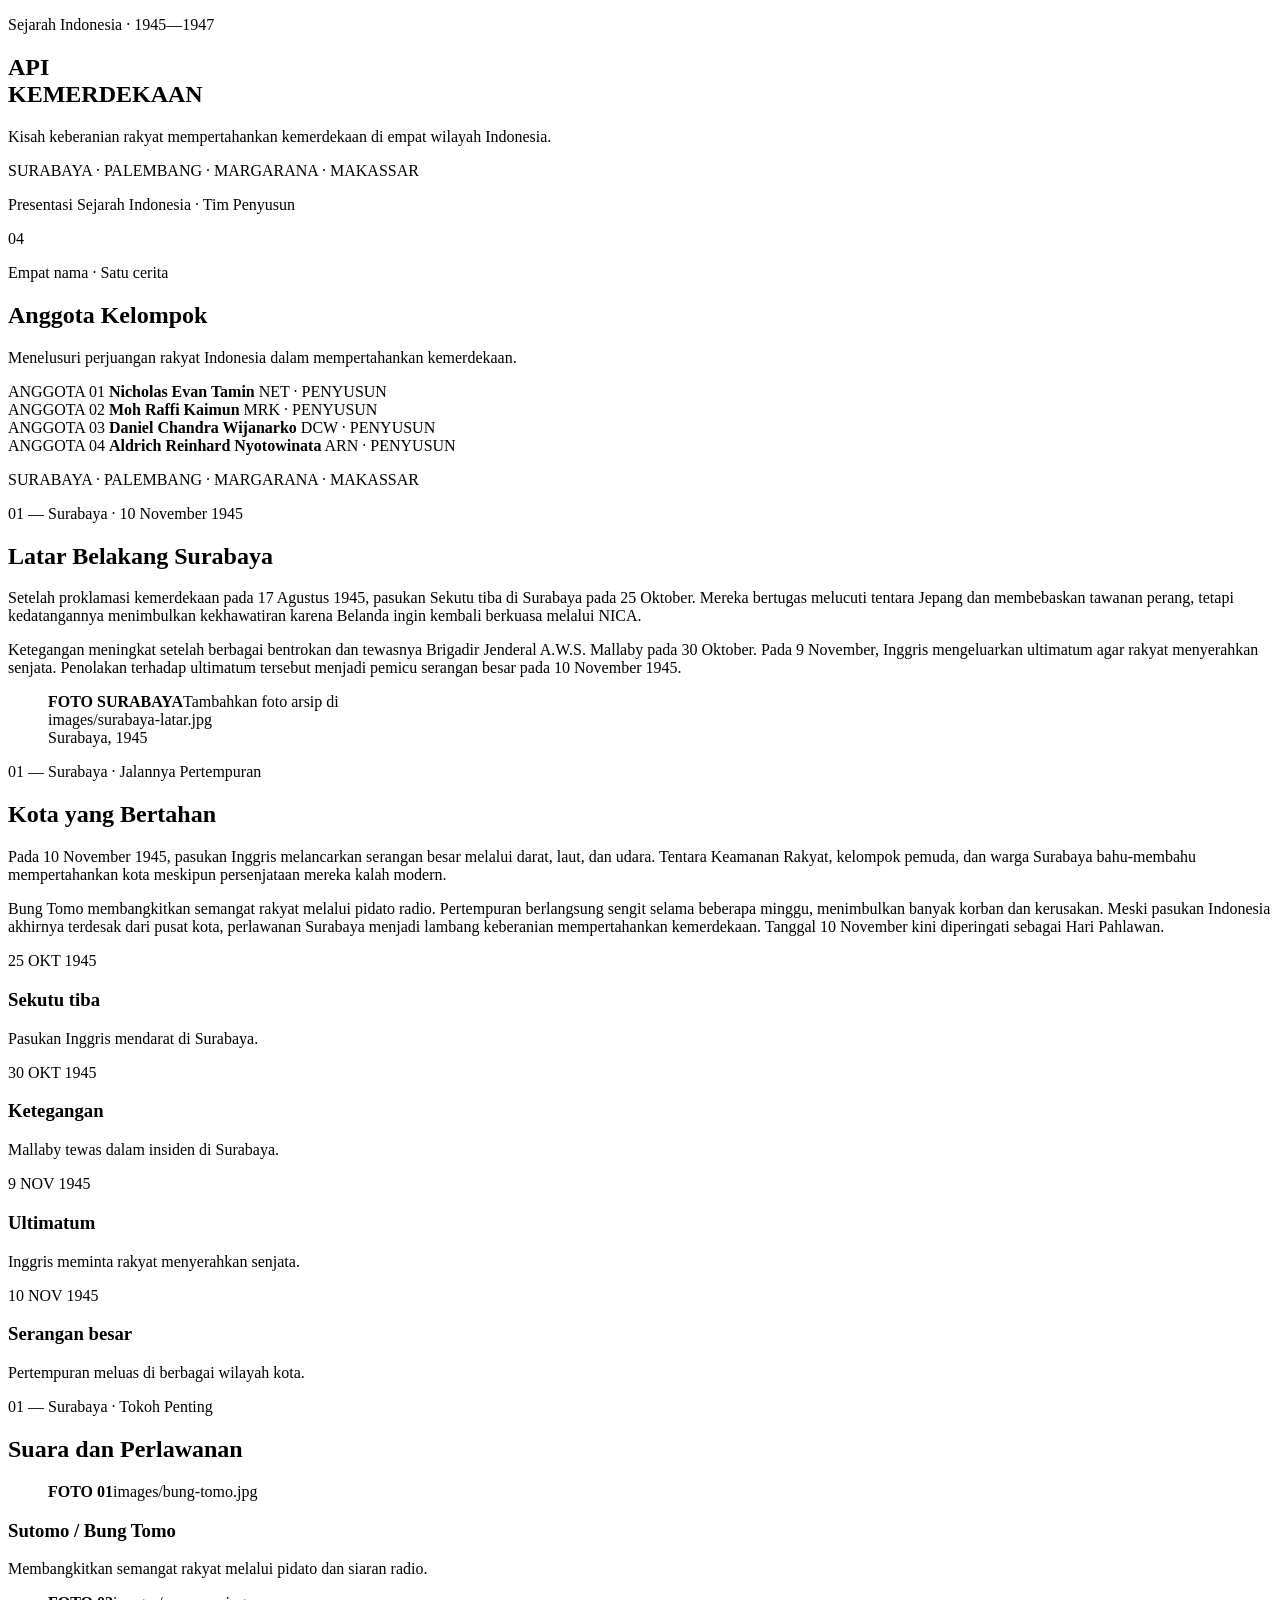
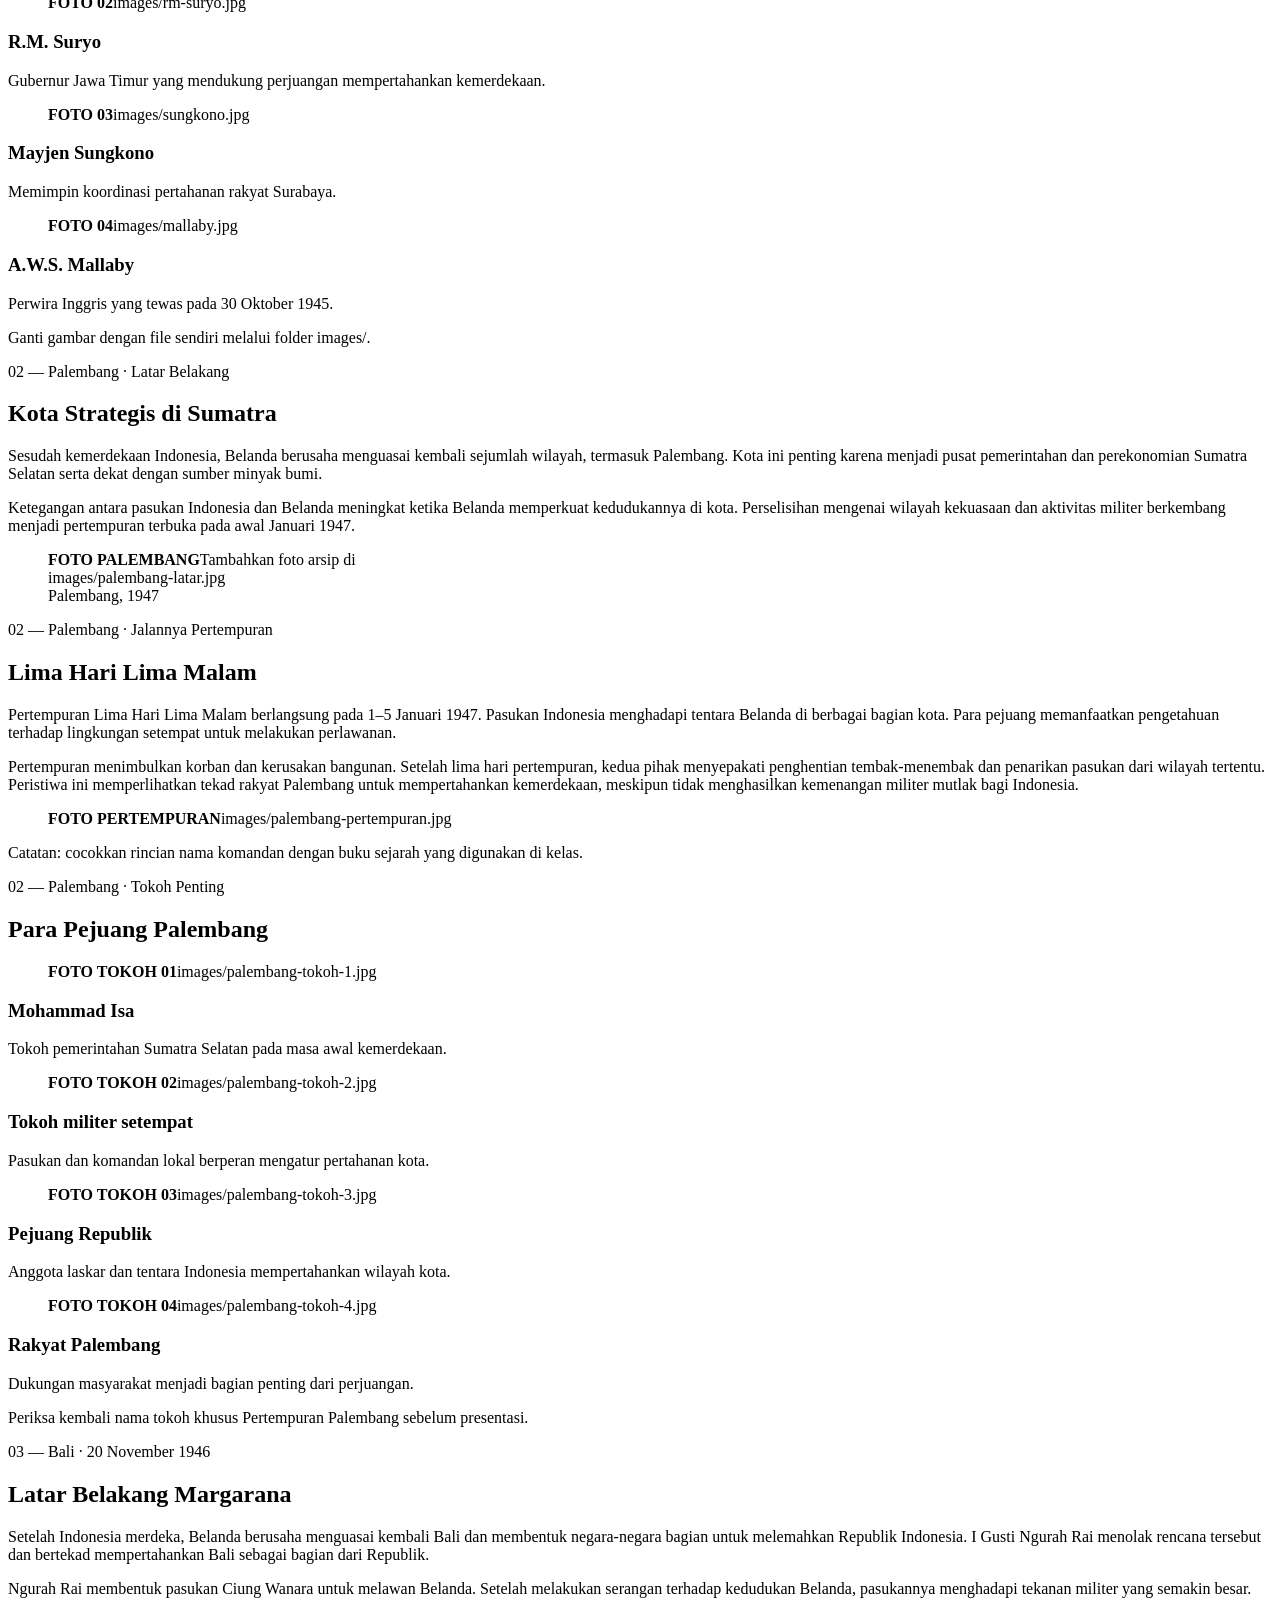
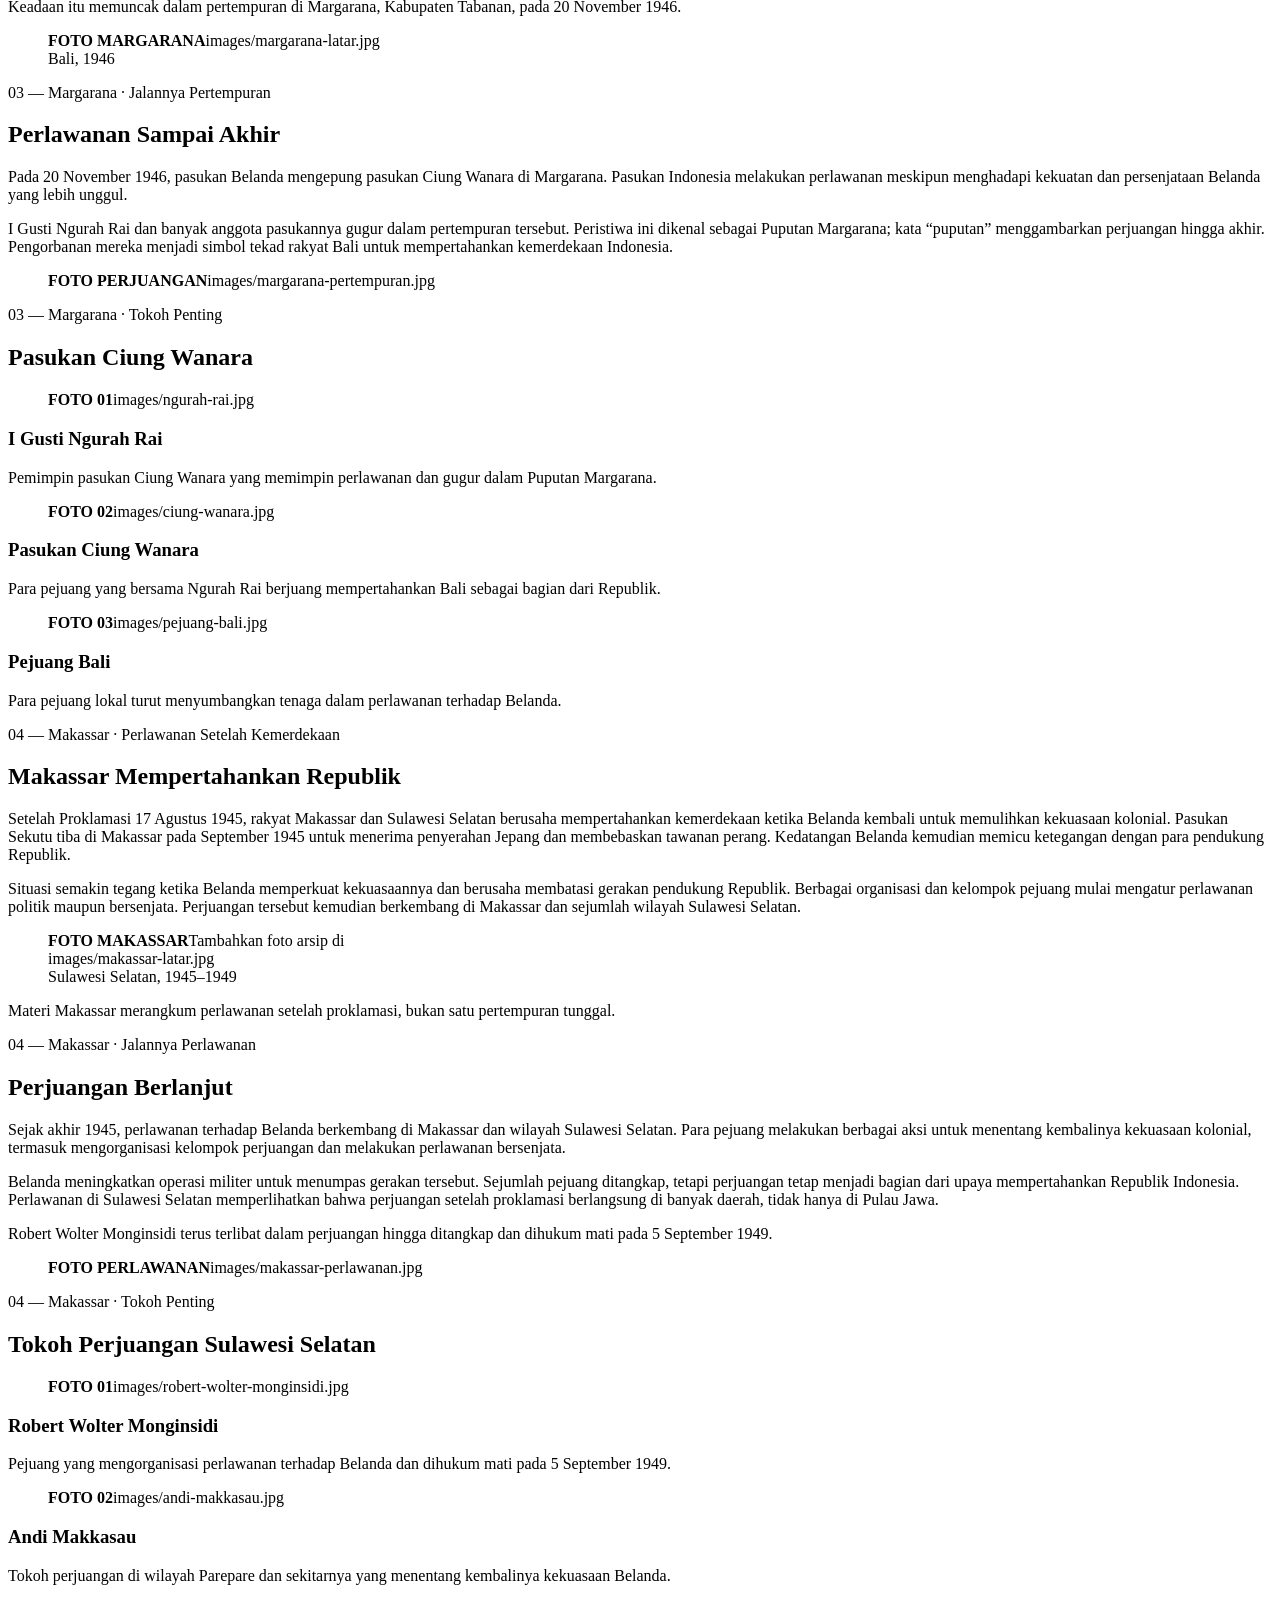
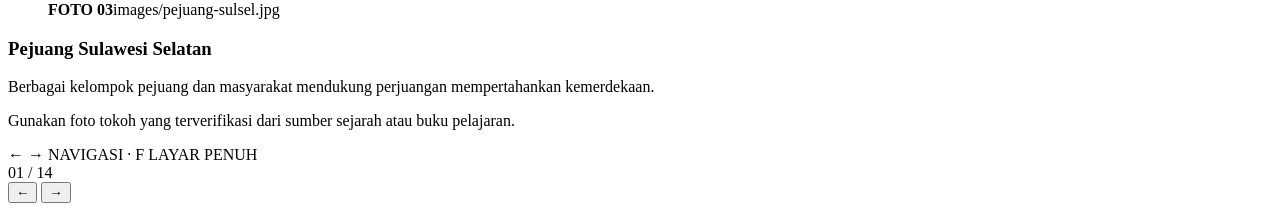
==== commit 3655326a: "Update index.html" ====
--- a/index.html
+++ b/index.html
@@ -1,401 +1,28 @@
+
 <!DOCTYPE html>
 <html lang="id">
 <head>
-<meta charset="UTF-8">
-<meta name="viewport" content="width=device-width, initial-scale=1">
-<title>Api Kemerdekaan — Sejarah Perjuangan Indonesia</title>
-<link rel="preconnect" href="https://fonts.googleapis.com">
-<link href="https://fonts.googleapis.com/css2?family=DM+Mono:wght@400;500&family=DM+Sans:wght@400;500;600;700&family=Playfair+Display:wght@500;600;700;800&display=swap" rel="stylesheet">
-<style>
-/* === VIEWPORT BASE / RESPONSIVE === */
-:root{--ink:#f5efe4;--muted:#c4b8a8;--paper:#151514;--panel:#20201d;--red:#e44d32;--gold:#e8b96d;--line:rgba(245,239,228,.16);--pad:clamp(1.1rem,4.5vw,4.5rem);--display:clamp(2.4rem,7.4vw,7rem);--h2:clamp(2rem,4.5vw,4.6rem);--body:clamp(.92rem,1.25vw,1.15rem);--small:clamp(.7rem,.9vw,.84rem)}
-*{box-sizing:border-box}html,body{margin:0;width:100%;height:100%;background:var(--paper);color:var(--ink);font-family:'DM Sans',sans-serif}body{overflow:hidden}button{font:inherit}.deck{height:100vh;height:100dvh;position:relative;overflow:hidden;background:radial-gradient(ellipse at 82% 12%,rgba(228,77,50,.15),transparent 34%),radial-gradient(ellipse at 8% 90%,rgba(232,185,109,.07),transparent 30%),var(--paper)}.deck:before{content:'';position:absolute;inset:0;pointer-events:none;z-index:1;opacity:.12;background-image:linear-gradient(rgba(245,239,228,.08) 1px,transparent 1px),linear-gradient(90deg,rgba(245,239,228,.08) 1px,transparent 1px);background-size:clamp(2.2rem,4vw,4.5rem) clamp(2.2rem,4vw,4.5rem);mask-image:linear-gradient(to bottom,black,transparent 85%)}
-.slide{height:100vh;height:100dvh;width:100%;position:absolute;inset:0;overflow:hidden;padding:clamp(4.4rem,8vh,6rem) var(--pad) clamp(4.5rem,9vh,6.5rem);display:flex;flex-direction:column;justify-content:center;opacity:0;visibility:hidden;transform:translateY(clamp(1rem,3vh,2rem)) scale(.99);transition:opacity .55s ease,transform .65s cubic-bezier(.2,.75,.2,1),visibility .55s;background:transparent}
-.slide.active{opacity:1;visibility:visible;transform:none;z-index:2}.slide:before{content:'';position:absolute;left:var(--pad);right:var(--pad);top:clamp(3.4rem,6vh,4.5rem);height:1px;background:var(--line)}.slide:after{content:attr(data-number);position:absolute;right:var(--pad);top:clamp(1.5rem,3vh,2.2rem);font:500 var(--small) 'DM Mono',monospace;color:var(--gold);letter-spacing:.12em}
-.kicker{font:500 var(--small) 'DM Mono',monospace;text-transform:uppercase;letter-spacing:.18em;color:var(--gold);margin:0 0 clamp(.6rem,1.6vh,1.2rem)}h1,h2,h3,p{margin-top:0}h1,h2,h3{font-family:'Playfair Display',serif;font-weight:600;letter-spacing:-.035em}h1{font-size:var(--display);line-height:.95;max-width:12ch;margin-bottom:clamp(1rem,2.5vh,2rem)}h2{font-size:var(--h2);line-height:1.02;max-width:18ch;margin-bottom:clamp(.8rem,2vh,1.5rem)}h3{font-size:clamp(1.2rem,2vw,1.7rem);margin-bottom:.5rem}p,li{font-size:var(--body);line-height:1.72;color:#e4dbce}p{max-width:76ch;margin-bottom:.8rem}.accent{color:var(--red)}.gold{color:var(--gold)}.muted{color:var(--muted)}.rule{height:3px;width:clamp(3rem,8vw,7rem);background:var(--red);margin:clamp(.8rem,2vh,1.5rem) 0}.cover{background:linear-gradient(115deg,rgba(18,18,17,.98) 0%,rgba(18,18,17,.88) 53%,rgba(18,18,17,.38) 100%)}.cover-art{position:absolute;right:-3vw;top:15%;width:48vw;height:70%;border:1px solid rgba(232,185,109,.22);transform:rotate(7deg);opacity:.75;pointer-events:none}.cover-art:before,.cover-art:after{content:'';position:absolute;inset:8%;border:1px solid rgba(228,77,50,.55);transform:rotate(-13deg)}.cover-art:after{inset:20%;border-color:rgba(232,185,109,.4);transform:rotate(20deg)}.cover .subtitle{font-size:clamp(1rem,1.7vw,1.4rem);color:var(--muted);max-width:42ch}.cover .year{font:500 clamp(.8rem,1vw,1rem) 'DM Mono',monospace;letter-spacing:.18em;color:var(--gold);margin-top:clamp(1rem,3vh,2rem)}
-.content-grid{display:grid;grid-template-columns:minmax(0,1.2fr) minmax(15rem,.8fr);gap:clamp(1.2rem,4vw,4rem);align-items:center;min-height:0}.copy{min-width:0}.copy p+p{margin-top:.8rem}.visual{position:relative;min-height:clamp(13rem,42vh,28rem);height:100%;max-height:52vh;border:1px solid rgba(232,185,109,.28);background:radial-gradient(ellipse at 50% 20%,rgba(228,77,50,.14),transparent 60%),linear-gradient(145deg,#282621,#171715);overflow:hidden;display:flex;align-items:center;justify-content:center;box-shadow:0 1.2rem 3rem rgba(0,0,0,.18)}.visual:before{content:'';position:absolute;inset:1rem;border:1px solid rgba(245,239,228,.1);z-index:2;pointer-events:none}.visual img{width:100%;height:100%;max-height:min(50vh,400px);object-fit:cover;display:block;position:absolute;inset:0}.visual .placeholder{position:absolute;inset:0;display:flex;flex-direction:column;align-items:center;justify-content:center;text-align:center;padding:1.5rem;color:#9f9586}.placeholder strong{font:500 clamp(1rem,1.5vw,1.4rem) 'DM Mono',monospace;color:var(--gold);margin-bottom:.6rem}.placeholder span{font-size:var(--small);max-width:25ch;line-height:1.6}.visual img:not([src=""]){z-index:1}.visual:after{content:'';position:absolute;inset:0;border:clamp(.4rem,1vw,.8rem) solid rgba(21,21,20,.12);pointer-events:none;z-index:2}.visual figcaption{position:absolute;z-index:3;left:1rem;bottom:1rem;background:rgba(18,18,17,.8);padding:.5rem .7rem;font:var(--small) 'DM Mono',monospace;color:var(--ink)}
-.timeline{display:grid;grid-template-columns:repeat(4,minmax(0,1fr));gap:clamp(.7rem,1.5vw,1.5rem);margin-top:clamp(1rem,3vh,2rem)}.event{border-top:2px solid var(--red);padding-top:.8rem}.event time{font:500 var(--small) 'DM Mono',monospace;color:var(--gold);display:block;margin-bottom:.5rem}.event p{font-size:clamp(.82rem,1.05vw,1rem);line-height:1.5;margin:0}.event h3{font-size:clamp(1rem,1.5vw,1.35rem)}.body-copy{columns:2;column-gap:clamp(1.5rem,4vw,4rem)}.body-copy p{break-inside:avoid}.figure-grid{display:grid;grid-template-columns:repeat(4,minmax(0,1fr));gap:clamp(.7rem,1.5vw,1.4rem);margin-top:clamp(.8rem,2vh,1.3rem)}.person{min-width:0;border-top:1px solid var(--line);padding-top:.7rem;transition:transform .3s ease,border-color .3s ease}.person:hover{transform:translateY(-4px);border-color:rgba(232,185,109,.65)}.person .visual{min-height:0;height:clamp(8rem,24vh,14rem);margin-bottom:.8rem}.person .visual img{max-height:none}.person h3{font-size:clamp(1rem,1.45vw,1.35rem)}.person p{font-size:clamp(.78rem,1vw,.95rem);line-height:1.5}.tag{display:inline-block;border:1px solid rgba(232,185,109,.45);color:var(--gold);font:var(--small) 'DM Mono',monospace;letter-spacing:.06em;padding:.3rem .5rem;margin-bottom:.55rem}.section-slide{background:linear-gradient(120deg,rgba(228,77,50,.12),transparent 60%)}.section-slide h2{font-size:clamp(2.6rem,8vw,7rem);max-width:11ch}.section-slide .section-num{font:500 clamp(3.8rem,13vw,12rem) 'DM Mono',monospace;line-height:.8;color:rgba(228,77,50,.22);position:absolute;right:var(--pad);bottom:10%;letter-spacing:-.12em}.bottom-note{font:var(--small) 'DM Mono',monospace;color:var(--muted);margin-top:clamp(.8rem,2vh,1.4rem)}
-/* === GROUP MEMBERS SLIDE === */
-.members-slide{background:radial-gradient(ellipse at 80% 40%,rgba(228,77,50,.13),transparent 40%),transparent}
-.members-layout{display:grid;grid-template-columns:minmax(0,.85fr) minmax(0,1.15fr);gap:clamp(1.5rem,5vw,5rem);align-items:center;min-height:0}
-.members-stamp{width:clamp(9rem,20vw,17rem);aspect-ratio:1;border:1px solid rgba(232,185,109,.45);border-radius:50%;display:flex;align-items:center;justify-content:center;position:relative;margin:0 auto;color:var(--gold);font:500 clamp(2.5rem,6vw,5.8rem) 'DM Mono',monospace;letter-spacing:-.12em;box-shadow:0 0 0 1rem rgba(232,185,109,.025),0 0 0 2rem rgba(232,185,109,.018)}
-.members-stamp:before,.members-stamp:after{content:'';position:absolute;inset:10%;border:1px solid rgba(228,77,50,.55);border-radius:50%;transform:rotate(25deg) scaleX(.72)}.members-stamp:after{inset:-12%;border-color:rgba(245,239,228,.12);transform:rotate(-30deg) scaleX(.85)}
-.member-list{display:grid;grid-template-columns:1fr 1fr;gap:clamp(.7rem,1.4vw,1.25rem)}.member{padding:clamp(.85rem,1.7vw,1.35rem);border:1px solid var(--line);background:linear-gradient(145deg,rgba(255,255,255,.045),rgba(255,255,255,.012));min-height:clamp(6rem,14vh,8.5rem);display:flex;flex-direction:column;justify-content:space-between;gap:.8rem;transition:transform .3s ease,border-color .3s ease}.member:hover{transform:translateY(-3px);border-color:rgba(232,185,109,.55)}.member .num{font:500 var(--small) 'DM Mono',monospace;color:var(--red);letter-spacing:.12em}.member strong{font-size:clamp(.95rem,1.45vw,1.28rem);line-height:1.3;font-weight:600;color:var(--ink)}.member .initials{font:500 var(--small) 'DM Mono',monospace;color:var(--muted);letter-spacing:.08em}
-@media(max-width:800px){.members-layout{grid-template-columns:1fr;gap:1rem}.members-stamp{width:clamp(5rem,15vh,7rem);font-size:clamp(1.8rem,5vh,2.8rem)}.members-stamp:before{inset:8%}.members-stamp:after{inset:-8%}.members-layout .members-intro h2{font-size:clamp(1.8rem,5vw,3rem);margin-bottom:.4rem}.member-list{gap:.6rem}.member{min-height:5rem;padding:.7rem}.member strong{font-size:clamp(.8rem,2.6vw,1rem)}}
-/* === NAVIGATION === */
-.hud{position:fixed;z-index:20;left:var(--pad);right:var(--pad);bottom:clamp(.8rem,2vh,1.4rem);display:flex;align-items:center;gap:clamp(.7rem,1.5vw,1.5rem)}.progress{height:2px;background:rgba(245,239,228,.15);flex:1;overflow:hidden}.progress-fill{height:100%;width:0;background:var(--red);transition:width .35s}.counter{font:var(--small) 'DM Mono',monospace;color:var(--muted);white-space:nowrap}.nav-buttons{display:flex;gap:.45rem}.nav-buttons button{width:clamp(2.2rem,3.2vw,2.8rem);height:clamp(2.2rem,3.2vw,2.8rem);border:1px solid var(--line);color:var(--ink);background:#20201d;cursor:pointer;transition:background .2s,border-color .2s}.nav-buttons button:hover{background:var(--red);border-color:var(--red)}.dots{position:fixed;z-index:20;right:clamp(.4rem,1.1vw,1rem);top:50%;transform:translateY(-50%);display:flex;flex-direction:column;gap:.45rem}.dots button{width:5px;height:clamp(1rem,2.3vh,1.5rem);padding:0;border:0;background:rgba(245,239,228,.22);cursor:pointer}.dots button.active{background:var(--red)}.hint{position:fixed;z-index:20;left:var(--pad);top:clamp(1.5rem,3vh,2.2rem);font:var(--small) 'DM Mono',monospace;color:var(--muted);letter-spacing:.05em}
-.reveal{opacity:0;transform:translateY(18px);transition:opacity .65s ease,transform .65s ease}.active .reveal{opacity:1;transform:none}.active .reveal:nth-child(2){transition-delay:.08s}.active .reveal:nth-child(3){transition-delay:.16s}.active .reveal:nth-child(4){transition-delay:.24s}
-@media(max-width:800px){.content-grid{grid-template-columns:1fr;gap:1rem}.content-grid .visual{min-height:clamp(9rem,24vh,14rem);max-height:27vh;order:-1}.content-grid h2{max-width:22ch}.body-copy{columns:1}.figure-grid{grid-template-columns:repeat(2,minmax(0,1fr));overflow:auto;max-height:55vh}.person .visual{height:clamp(7rem,20vh,10rem)}.dots{display:none}.slide{padding-top:4.7rem;padding-bottom:5.2rem}.timeline{grid-template-columns:repeat(2,minmax(0,1fr));row-gap:1rem}.timeline p{font-size:clamp(.78rem,2.4vw,.98rem)}}
-@media(max-height:600px){.slide{padding-top:3.7rem;padding-bottom:3.8rem}.slide:before{top:2.9rem}.hint{top:.9rem}.slide:after{top:.9rem}h1{font-size:clamp(2.1rem,6vw,4.5rem)}h2{font-size:clamp(1.7rem,4vw,3rem)}p{line-height:1.5;margin-bottom:.45rem}.visual{min-height:10rem}.content-grid .visual{min-height:9rem;max-height:33vh}.figure-grid{margin-top:.4rem}.person .visual{height:clamp(5rem,18vh,8rem)}.person p{font-size:.76rem}.hud{bottom:.55rem}}
-@media(max-width:500px){:root{--pad:1rem}.cover-art{width:65vw;right:-20vw;opacity:.45}.timeline{gap:.7rem}.event{padding-top:.5rem}.event p{font-size:.78rem}.figure-grid{gap:.8rem}.person h3{font-size:1rem}.person p{font-size:.78rem}.counter{font-size:.65rem}.hint{font-size:.62rem}}
-/* === EXTRA MOTION: cinematic, smooth, and presentation-friendly === */
-.deck:after{content:"";position:absolute;z-index:0;pointer-events:none;width:42vw;height:42vw;right:-12vw;top:-20vw;border-radius:50%;background:radial-gradient(circle,rgba(228,77,50,.11),rgba(232,185,109,.035) 38%,transparent 70%);filter:blur(10px);animation:ambientDrift 14s ease-in-out infinite alternate}
-.cover-art{transform-origin:center;animation:coverFloat 11s ease-in-out infinite alternate}
-.cover-art:before{animation:orbitTilt 17s ease-in-out infinite alternate}
-.cover-art:after{animation:orbitTilt 13s ease-in-out infinite alternate-reverse}
-.active .reveal{animation:revealRise .8s cubic-bezier(.2,.7,.2,1) both}
-.active .reveal:nth-child(2){animation-delay:.10s}
-.active .reveal:nth-child(3){animation-delay:.20s}
-.active .reveal:nth-child(4){animation-delay:.30s}
-.active .reveal:nth-child(5){animation-delay:.40s}
-.active .visual img{animation:photoDrift 12s ease-in-out infinite alternate}
-.visual:before{animation:frameGlow 5s ease-in-out infinite alternate}
-.active .timeline .event{animation:revealRise .65s ease both}
-.active .timeline .event:nth-child(2){animation-delay:.12s}
-.active .timeline .event:nth-child(3){animation-delay:.24s}
-.active .timeline .event:nth-child(4){animation-delay:.36s}
-.active .member{animation:revealRise .65s ease both}
-.active .member:nth-child(2){animation-delay:.10s}
-.active .member:nth-child(3){animation-delay:.20s}
-.active .member:nth-child(4){animation-delay:.30s}
-.section-slide .section-num{animation:numberFloat 7s ease-in-out infinite alternate}
-.rule{position:relative;overflow:hidden}
-.rule:after{content:"";position:absolute;inset:0;background:linear-gradient(90deg,transparent,rgba(255,255,255,.8),transparent);transform:translateX(-110%);animation:ruleSweep 4s ease-in-out infinite}
-.nav-buttons button{position:relative;overflow:hidden}
-.nav-buttons button:active{transform:scale(.94)}
-@keyframes revealRise{from{opacity:0;transform:translateY(24px) scale(.985);filter:blur(3px)}to{opacity:1;transform:translateY(0) scale(1);filter:blur(0)}}
-@keyframes coverFloat{0%{transform:translate3d(0,0,0) rotate(7deg)}100%{transform:translate3d(-1.2vw,1.5vh,0) rotate(10deg)}}
-@keyframes orbitTilt{0%{translate:0 0;rotate:-3deg}100%{translate:1.3% -1%;rotate:4deg}}
-@keyframes ambientDrift{0%{transform:translate3d(0,0,0) scale(.9);opacity:.65}100%{transform:translate3d(-8vw,9vh,0) scale(1.18);opacity:1}}
-@keyframes photoDrift{0%{transform:scale(1) translateX(0)}100%{transform:scale(1.055) translateX(-.5%)}}
-@keyframes frameGlow{0%{border-color:rgba(245,239,228,.08)}100%{border-color:rgba(232,185,109,.32)}}
-@keyframes numberFloat{0%{transform:translateY(0);opacity:.55}100%{transform:translateY(-10px);opacity:1}}
-@keyframes ruleSweep{0%,55%{transform:translateX(-110%)}80%,100%{transform:translateX(110%)}}
-@media(prefers-reduced-motion:reduce){.deck:after,.cover-art,.cover-art:before,.cover-art:after,.active .reveal,.active .visual img,.visual:before,.active .timeline .event,.active .member,.section-slide .section-num,.rule:after{animation:none!important}}
-@media(prefers-reduced-motion:reduce){*,*::before,*::after{scroll-behavior:auto!important;transition-duration:.01ms!important;animation-duration:.01ms!important;animation-iteration-count:1!important}.reveal{opacity:1;transform:none}}
-
-/* === CINEMATIC MOTION LAYER v2 === */
-.cinema-flash{position:fixed;inset:0;z-index:15;pointer-events:none;opacity:0;background:linear-gradient(110deg,transparent 25%,rgba(232,185,109,.08) 48%,rgba(228,77,50,.055) 52%,transparent 75%);transform:translateX(-100%)}.cinema-flash.fire{animation:cinemaSweep .75s cubic-bezier(.2,.7,.2,1) both}@keyframes cinemaSweep{0%{opacity:0;transform:translateX(-100%)}20%{opacity:1}100%{opacity:0;transform:translateX(100%)}}
-.deck{--pointer-x:72%;--pointer-y:30%;background:radial-gradient(ellipse at var(--pointer-x) var(--pointer-y),rgba(228,77,50,.105),transparent 31%),radial-gradient(ellipse at 82% 12%,rgba(228,77,50,.13),transparent 34%),radial-gradient(ellipse at 8% 90%,rgba(232,185,109,.065),transparent 30%),var(--paper);transition:background-position .8s ease}
-.deck:before{animation:gridBreath 12s ease-in-out infinite alternate}
-.deck .cinema-embers{position:absolute;inset:0;width:100%;height:100%;z-index:4;pointer-events:none;opacity:.58;mix-blend-mode:screen}
-.deck .cinema-vignette{position:absolute;inset:0;z-index:3;pointer-events:none;background:radial-gradient(ellipse at center,transparent 45%,rgba(0,0,0,.24) 100%)}
-.slide.active h1,.slide.active h2{animation:titleCinematic .9s cubic-bezier(.16,1,.3,1) both}
-.slide.active .visual{animation:visualArrive .9s cubic-bezier(.2,.7,.2,1) both;box-shadow:0 1.2rem 3rem rgba(0,0,0,.22),0 0 0 1px rgba(232,185,109,.025)}
-.slide.active .visual:after{background:linear-gradient(115deg,transparent 15%,rgba(255,255,255,.07) 48%,transparent 70%);background-size:220% 100%;animation:photoSheen 1.4s .35s ease-out both}
-.slide.active .person{animation:revealRise .65s ease both}
-.slide.active .person:nth-child(2){animation-delay:.12s}.slide.active .person:nth-child(3){animation-delay:.24s}.slide.active .person:nth-child(4){animation-delay:.36s}
-.slide.active .tag{animation:tagPop .5s .28s cubic-bezier(.2,.8,.2,1) both}
-.slide.active .members-stamp{animation:stampReveal 1s cubic-bezier(.16,1,.3,1) both}
-.progress-fill{position:relative;overflow:hidden}.progress-fill:after{content:"";position:absolute;inset:0;background:linear-gradient(90deg,transparent,rgba(255,255,255,.8),transparent);animation:progressGleam 2.6s linear infinite}
-.dots button{transition:height .25s ease,background .25s ease,box-shadow .25s ease}.dots button.active{height:2rem;box-shadow:0 0 12px rgba(228,77,50,.35)}
-.nav-buttons button:hover{box-shadow:0 0 18px rgba(228,77,50,.2)}
-@keyframes titleCinematic{0%{opacity:0;transform:translateY(18px);letter-spacing:-.055em;filter:blur(5px)}100%{opacity:1;transform:translateY(0);letter-spacing:-.035em;filter:blur(0)}}
-@keyframes visualArrive{0%{opacity:.3;transform:translateY(12px) scale(.975);filter:saturate(.65)}100%{opacity:1;transform:translateY(0) scale(1);filter:saturate(1)}}
-@keyframes photoSheen{0%{background-position:150% 0}100%{background-position:-120% 0}}
-@keyframes stampReveal{0%{opacity:0;transform:scale(.72) rotate(-18deg)}70%{opacity:1;transform:scale(1.045) rotate(3deg)}100%{transform:scale(1) rotate(0)}}
-@keyframes tagPop{0%{opacity:0;transform:translateY(8px) scale(.96)}100%{opacity:1;transform:translateY(0) scale(1)}}
-@keyframes progressGleam{0%{transform:translateX(-120%)}100%{transform:translateX(250%)}}
-@keyframes gridBreath{0%{opacity:.07}100%{opacity:.15}}
-@media(prefers-reduced-motion:reduce){.deck .cinema-embers,.deck:before,.slide.active h1,.slide.active h2,.slide.active .visual,.slide.active .visual:after,.slide.active .person,.slide.active .tag,.slide.active .members-stamp,.progress-fill:after,.cinema-flash{animation:none!important}}
-/* === CINEMATIC 3D TRANSITIONS === */
-.deck {
-  perspective: 1400px;
-  transform-style: preserve-3d;
-  isolation: isolate;
-}
-
-.slide {
-  backface-visibility: hidden;
-  transform-origin: 50% 50%;
-  transition:
-    opacity .65s cubic-bezier(.22,.61,.36,1),
-    transform .85s cubic-bezier(.16,1,.3,1),
-    filter .65s ease,
-    visibility .65s;
-  filter: blur(5px) saturate(.75);
-  will-change: opacity, transform, filter;
-}
-
-.slide.active {
-  filter: blur(0) saturate(1);
-  transform: translate3d(0,0,0) rotateX(0) rotateY(0) scale(1);
-}
-
-/* Slide keluar dan masuk dengan kedalaman */
-.slide:not(.active) {
-  pointer-events: none;
-}
-
-.slide.active .kicker {
-  animation: cinematicKicker .7s .08s both;
-}
-
-.slide.active h1,
-.slide.active h2 {
-  animation: cinematicHeading .9s cubic-bezier(.16,1,.3,1) both;
-}
-
-.slide.active .rule {
-  animation: cinematicRule .8s .2s both;
-}
-
-.slide.active .subtitle,
-.slide.active .year,
-.slide.active .bottom-note {
-  animation: cinematicText .8s .32s both;
-}
-
-.slide.active .copy p,
-.slide.active .body-copy p {
-  animation: cinematicText .75s both;
-}
-
-.slide.active .copy p:nth-child(2),
-.slide.active .body-copy p:nth-child(2) {
-  animation-delay: .12s;
-}
-
-.slide.active .copy p:nth-child(3),
-.slide.active .body-copy p:nth-child(3) {
-  animation-delay: .22s;
-}
-
-.slide.active .visual {
-  animation: cinematicVisual .95s cubic-bezier(.16,1,.3,1) both;
-}
-
-.slide.active .visual img {
-  animation: cinematicImage 12s ease-in-out infinite alternate;
-}
-
-.slide.active .event {
-  animation: cinematicCard .65s cubic-bezier(.16,1,.3,1) both;
-}
-
-.slide.active .event:nth-child(2) { animation-delay: .1s; }
-.slide.active .event:nth-child(3) { animation-delay: .2s; }
-.slide.active .event:nth-child(4) { animation-delay: .3s; }
-
-.slide.active .person {
-  animation: cinematicCard .7s cubic-bezier(.16,1,.3,1) both;
-}
-
-.slide.active .person:nth-child(2) { animation-delay: .1s; }
-.slide.active .person:nth-child(3) { animation-delay: .2s; }
-.slide.active .person:nth-child(4) { animation-delay: .3s; }
-
-.slide.active .member {
-  animation: cinematicCard .7s cubic-bezier(.16,1,.3,1) both;
-}
-
-.slide.active .member:nth-child(2) { animation-delay: .1s; }
-.slide.active .member:nth-child(3) { animation-delay: .2s; }
-.slide.active .member:nth-child(4) { animation-delay: .3s; }
-
-.slide.active .members-stamp {
-  animation: cinematicStamp 1s cubic-bezier(.16,1,.3,1) both;
-}
-
-/* Efek cahaya bergerak pada bingkai gambar */
-.visual {
-  isolation: isolate;
-  transform-style: preserve-3d;
-  transition:
-    transform .45s cubic-bezier(.2,.7,.2,1),
-    border-color .4s ease,
-    box-shadow .4s ease;
-}
-
-.visual:hover {
-  transform: perspective(900px) rotateY(-2deg) translateY(-3px);
-  border-color: rgba(232,185,109,.7);
-  box-shadow:
-    0 1.5rem 3rem rgba(0,0,0,.3),
-    0 0 1.5rem rgba(228,77,50,.08);
-}
-
-.visual::after {
-  background:
-    linear-gradient(
-      115deg,
-      transparent 25%,
-      rgba(255,255,255,.09) 48%,
-      transparent 70%
-    );
-  background-size: 240% 100%;
-}
-
-.slide.active .visual::after {
-  animation: cinematicSheen 1.5s .2s ease-out both;
-}
-
-/* Tombol navigasi terasa lebih responsif */
-.nav-buttons button {
-  transition:
-    transform .25s ease,
-    background .25s ease,
-    border-color .25s ease,
-    box-shadow .25s ease;
-}
-
-.nav-buttons button:hover {
-  transform: translateY(-2px);
-  box-shadow: 0 0 1.2rem rgba(228,77,50,.25);
-}
-
-.nav-buttons button:active {
-  transform: scale(.9);
-}
-
-.progress-fill {
-  transition: width .65s cubic-bezier(.16,1,.3,1);
-}
-
-/* === ANIMATION KEYFRAMES === */
-@keyframes cinematicHeading {
-  0% {
-    opacity: 0;
-    transform: translate3d(0,24px,0) scale(.97);
-    filter: blur(8px);
-  }
-  100% {
-    opacity: 1;
-    transform: translate3d(0,0,0) scale(1);
-    filter: blur(0);
-  }
-}
-
-@keyframes cinematicKicker {
-  0% {
-    opacity: 0;
-    transform: translateX(-18px);
-    letter-spacing: .35em;
-  }
-  100% {
-    opacity: 1;
-    transform: translateX(0);
-    letter-spacing: .18em;
-  }
-}
-
-@keyframes cinematicText {
-  from {
-    opacity: 0;
-    transform: translateY(12px);
-  }
-  to {
-    opacity: 1;
-    transform: translateY(0);
-  }
-}
-
-@keyframes cinematicRule {
-  from {
-    opacity: 0;
-    transform: scaleX(.15);
-    transform-origin: left;
-  }
-  to {
-    opacity: 1;
-    transform: scaleX(1);
-    transform-origin: left;
-  }
-}
-
-@keyframes cinematicVisual {
-  from {
-    opacity: 0;
-    transform: perspective(1000px) translate3d(0,20px,-50px) rotateY(4deg) scale(.96);
-    filter: blur(5px);
-  }
-  to {
-    opacity: 1;
-    transform: perspective(1000px) translate3d(0,0,0) rotateY(0) scale(1);
-    filter: blur(0);
-  }
-}
-
-@keyframes cinematicImage {
-  from { transform: scale(1); }
-  to { transform: scale(1.07) translateX(-.5%); }
-}
-
-@keyframes cinematicCard {
-  from {
-    opacity: 0;
-    transform: translate3d(0,22px,0) rotateX(5deg) scale(.97);
-    filter: blur(3px);
-  }
-  to {
-    opacity: 1;
-    transform: translate3d(0,0,0) rotateX(0) scale(1);
-    filter: blur(0);
-  }
-}
-
-@keyframes cinematicStamp {
-  0% {
-    opacity: 0;
-    transform: scale(.65) rotate(-15deg);
-  }
-  70% {
-    opacity: 1;
-    transform: scale(1.06) rotate(3deg);
-  }
-  100% {
-    transform: scale(1) rotate(0);
-  }
-}
-
-@keyframes cinematicSheen {
-  from { background-position: 140% 0; }
-  to { background-position: -140% 0; }
-}
-
-/* === RESPONSIVE ANIMATION SAFETY === */
-@media (max-height: 700px) {
-  .slide.active .visual {
-    animation-duration: .6s;
-  }
-}
-
-@media (max-height: 600px) {
-  .slide.active h1,
-  .slide.active h2 {
-    animation-duration: .55s;
-  }
-
-  .slide.active .person,
-  .slide.active .member,
-  .slide.active .event {
-    animation-duration: .45s;
-  }
-}
-
-@media (max-height: 500px) {
-  .slide.active .visual img {
-    animation: none;
-  }
-}
-
-@media (prefers-reduced-motion: reduce) {
-  *,
-  *::before,
-  *::after {
-    animation-duration: .01ms !important;
-    animation-iteration-count: 1 !important;
-    transition-duration: .01ms !important;
-    scroll-behavior: auto !important;
-  }
-
-  .slide,
-  .slide.active {
-    filter: none;
-  }
-}
-</style>
+  <meta charset="UTF-8">
+  <meta name="viewport" content="width=device-width, initial-scale=1">
+  <meta name="theme-color" content="#151514">
+  <title>Api Kemerdekaan — Sejarah Perjuangan Indonesia</title>
+  <link rel="preconnect" href="https://fonts.googleapis.com">
+  <link href="https://fonts.googleapis.com/css2?family=DM+Mono:wght@400;500&family=DM+Sans:wght@400;500;600;700&family=Playfair+Display:wght@500;600;700;800&display=swap" rel="stylesheet">
+  <link rel="stylesheet" href="style.css">
+  <script src="script.js" defer></script>
 </head>
 <body>
 <div class="deck" id="deck">
+
   <!-- SLIDE 01: COVER -->
   <section class="slide cover active" data-number="01 / 14" aria-label="Sampul">
-    <div class="cover-art"></div><p class="kicker reveal">Sejarah Indonesia · 1945—1947</p>
+    <div class="cover-art"></div>
+    <p class="kicker reveal">Sejarah Indonesia · 1945—1947</p>
     <h1 class="reveal">API<br><span class="accent">KEMERDEKAAN</span></h1>
-    <div class="rule reveal"></div><p class="subtitle reveal">Kisah keberanian rakyat mempertahankan kemerdekaan di empat wilayah Indonesia.</p>
+    <div class="rule reveal"></div>
+    <p class="subtitle reveal">Kisah keberanian rakyat mempertahankan kemerdekaan di empat wilayah Indonesia.</p>
     <p class="year reveal">SURABAYA · PALEMBANG · MARGARANA · MAKASSAR</p>
   </section>
-
 
   <!-- SLIDE 02: GROUP MEMBERS -->
   <section class="slide members-slide" data-number="02 / 14" aria-label="Anggota kelompok">
@@ -403,15 +30,31 @@
     <div class="members-layout">
       <div class="members-intro reveal">
         <div class="members-stamp" aria-hidden="true">04</div>
-        <p class="kicker" style="margin-top:clamp(1rem,3vh,2rem)">Empat nama · Satu cerita</p>
+        <p class="kicker members-kicker">Empat nama · Satu cerita</p>
         <h2>Anggota <span class="accent">Kelompok</span></h2>
         <p class="muted">Menelusuri perjuangan rakyat Indonesia dalam mempertahankan kemerdekaan.</p>
       </div>
       <div class="member-list reveal">
-        <article class="member"><span class="num">ANGGOTA 01</span><strong>Nicholas Evan Tamin</strong><span class="initials">NET · PENYUSUN</span></article>
-        <article class="member"><span class="num">ANGGOTA 02</span><strong>Moh Raffi Kaimun</strong><span class="initials">MRK · PENYUSUN</span></article>
-        <article class="member"><span class="num">ANGGOTA 03</span><strong>Daniel Chandra Wijanarko</strong><span class="initials">DCW · PENYUSUN</span></article>
-        <article class="member"><span class="num">ANGGOTA 04</span><strong>Aldrich Reinhard Nyotowinata</strong><span class="initials">ARN · PENYUSUN</span></article>
+        <article class="member">
+          <span class="num">ANGGOTA 01</span>
+          <strong>Nicholas Evan Tamin</strong>
+          <span class="initials">NET · PENYUSUN</span>
+        </article>
+        <article class="member">
+          <span class="num">ANGGOTA 02</span>
+          <strong>Moh Raffi Kaimun</strong>
+          <span class="initials">MRK · PENYUSUN</span>
+        </article>
+        <article class="member">
+          <span class="num">ANGGOTA 03</span>
+          <strong>Daniel Chandra Wijanarko</strong>
+          <span class="initials">DCW · PENYUSUN</span>
+        </article>
+        <article class="member">
+          <span class="num">ANGGOTA 04</span>
+          <strong>Aldrich Reinhard Nyotowinata</strong>
+          <span class="initials">ARN · PENYUSUN</span>
+        </article>
       </div>
     </div>
     <p class="bottom-note">SURABAYA · PALEMBANG · MARGARANA · MAKASSAR</p>
@@ -419,238 +62,247 @@
 
   <!-- SLIDE 03: SURABAYA BACKGROUND -->
   <section class="slide" data-number="03 / 14">
-    <p class="kicker reveal">01 — Surabaya · 10 November 1945</p><div class="content-grid">
-      <div class="copy reveal"><h2>Latar Belakang <span class="accent">Surabaya</span></h2>
+    <p class="kicker reveal">01 — Surabaya · 10 November 1945</p>
+    <div class="content-grid">
+      <div class="copy reveal">
+        <h2>Latar Belakang <span class="accent">Surabaya</span></h2>
         <p>Setelah proklamasi kemerdekaan pada 17 Agustus 1945, pasukan Sekutu tiba di Surabaya pada 25 Oktober. Mereka bertugas melucuti tentara Jepang dan membebaskan tawanan perang, tetapi kedatangannya menimbulkan kekhawatiran karena Belanda ingin kembali berkuasa melalui NICA.</p>
         <p>Ketegangan meningkat setelah berbagai bentrokan dan tewasnya Brigadir Jenderal A.W.S. Mallaby pada 30 Oktober. Pada 9 November, Inggris mengeluarkan ultimatum agar rakyat menyerahkan senjata. Penolakan terhadap ultimatum tersebut menjadi pemicu serangan besar pada 10 November 1945.</p>
       </div>
-      <figure class="visual"><img src="images/surabaya-latar.jpg" alt="Foto latar Pertempuran Surabaya" onerror="this.style.display='none'"><div class="placeholder"><strong>FOTO SURABAYA</strong><span>Tambahkan foto arsip di<br>images/surabaya-latar.jpg</span></div><figcaption>Surabaya, 1945</figcaption></figure>
-    </div>
-  </section>
-
-  <!-- SLIDE 03: SURABAYA BATTLE -->
+      <figure class="visual">
+        <img src="images/surabaya-latar.jpg" alt="Foto latar Pertempuran Surabaya" onerror="this.style.display='none'">
+        <div class="placeholder"><strong>FOTO SURABAYA</strong><span>Tambahkan foto arsip di<br>images/surabaya-latar.jpg</span></div>
+        <figcaption>Surabaya, 1945</figcaption>
+      </figure>
+    </div>
+  </section>
+
+  <!-- SLIDE 04: SURABAYA BATTLE -->
   <section class="slide" data-number="04 / 14">
-    <p class="kicker reveal">01 — Surabaya · Jalannya Pertempuran</p><h2 class="reveal">Kota yang <span class="accent">Bertahan</span></h2>
-    <div class="body-copy reveal"><p>Pada 10 November 1945, pasukan Inggris melancarkan serangan besar melalui darat, laut, dan udara. Tentara Keamanan Rakyat, kelompok pemuda, dan warga Surabaya bahu-membahu mempertahankan kota meskipun persenjataan mereka kalah modern.</p><p>Bung Tomo membangkitkan semangat rakyat melalui pidato radio. Pertempuran berlangsung sengit selama beberapa minggu, menimbulkan banyak korban dan kerusakan. Meski pasukan Indonesia akhirnya terdesak dari pusat kota, perlawanan Surabaya menjadi lambang keberanian mempertahankan kemerdekaan. Tanggal 10 November kini diperingati sebagai Hari Pahlawan.</p></div>
-    <div class="timeline reveal"><div class="event"><time>25 OKT 1945</time><h3>Sekutu tiba</h3><p>Pasukan Inggris mendarat di Surabaya.</p></div><div class="event"><time>30 OKT 1945</time><h3>Ketegangan</h3><p>Mallaby tewas dalam insiden di Surabaya.</p></div><div class="event"><time>9 NOV 1945</time><h3>Ultimatum</h3><p>Inggris meminta rakyat menyerahkan senjata.</p></div><div class="event"><time>10 NOV 1945</time><h3>Serangan besar</h3><p>Pertempuran meluas di berbagai wilayah kota.</p></div></div>
-  </section>
-
-  <!-- SLIDE 04: SURABAYA FIGURES -->
+    <p class="kicker reveal">01 — Surabaya · Jalannya Pertempuran</p>
+    <h2 class="reveal">Kota yang <span class="accent">Bertahan</span></h2>
+    <div class="body-copy reveal">
+      <p>Pada 10 November 1945, pasukan Inggris melancarkan serangan besar melalui darat, laut, dan udara. Tentara Keamanan Rakyat, kelompok pemuda, dan warga Surabaya bahu-membahu mempertahankan kota meskipun persenjataan mereka kalah modern.</p>
+      <p>Bung Tomo membangkitkan semangat rakyat melalui pidato radio. Pertempuran berlangsung sengit selama beberapa minggu, menimbulkan banyak korban dan kerusakan. Meski pasukan Indonesia akhirnya terdesak dari pusat kota, perlawanan Surabaya menjadi lambang keberanian mempertahankan kemerdekaan. Tanggal 10 November kini diperingati sebagai Hari Pahlawan.</p>
+    </div>
+    <div class="timeline reveal">
+      <div class="event"><time>25 OKT 1945</time><h3>Sekutu tiba</h3><p>Pasukan Inggris mendarat di Surabaya.</p></div>
+      <div class="event"><time>30 OKT 1945</time><h3>Ketegangan</h3><p>Mallaby tewas dalam insiden di Surabaya.</p></div>
+      <div class="event"><time>9 NOV 1945</time><h3>Ultimatum</h3><p>Inggris meminta rakyat menyerahkan senjata.</p></div>
+      <div class="event"><time>10 NOV 1945</time><h3>Serangan besar</h3><p>Pertempuran meluas di berbagai wilayah kota.</p></div>
+    </div>
+  </section>
+
+  <!-- SLIDE 05: SURABAYA FIGURES -->
   <section class="slide" data-number="05 / 14">
-    <p class="kicker reveal">01 — Surabaya · Tokoh Penting</p><h2 class="reveal">Suara dan <span class="accent">Perlawanan</span></h2>
+    <p class="kicker reveal">01 — Surabaya · Tokoh Penting</p>
+    <h2 class="reveal">Suara dan <span class="accent">Perlawanan</span></h2>
     <div class="figure-grid reveal">
-      <article class="person"><figure class="visual"><img src="images/bung-tomo.jpg" alt="Bung Tomo" onerror="this.style.display='none'"><div class="placeholder"><strong>FOTO 01</strong><span>images/bung-tomo.jpg</span></div></figure><h3>Sutomo <span class="gold">/ Bung Tomo</span></h3><p>Membangkitkan semangat rakyat melalui pidato dan siaran radio.</p></article>
-      <article class="person"><figure class="visual"><img src="images/rm-suryo.jpg" alt="R.M. Suryo" onerror="this.style.display='none'"><div class="placeholder"><strong>FOTO 02</strong><span>images/rm-suryo.jpg</span></div></figure><h3>R.M. Suryo</h3><p>Gubernur Jawa Timur yang mendukung perjuangan mempertahankan kemerdekaan.</p></article>
-      <article class="person"><figure class="visual"><img src="images/sungkono.jpg" alt="Mayjen Sungkono" onerror="this.style.display='none'"><div class="placeholder"><strong>FOTO 03</strong><span>images/sungkono.jpg</span></div></figure><h3>Mayjen Sungkono</h3><p>Memimpin koordinasi pertahanan rakyat Surabaya.</p></article>
-      <article class="person"><figure class="visual"><img src="images/mallaby.jpg" alt="A.W.S. Mallaby" onerror="this.style.display='none'"><div class="placeholder"><strong>FOTO 04</strong><span>images/mallaby.jpg</span></div></figure><h3>A.W.S. Mallaby</h3><p>Perwira Inggris yang tewas pada 30 Oktober 1945.</p></article>
-    </div><p class="bottom-note">Ganti gambar dengan file sendiri melalui folder images/.</p>
+      <article class="person">
+        <figure class="visual"><img src="images/bung-tomo.jpg" alt="Bung Tomo" onerror="this.style.display='none'"><div class="placeholder"><strong>FOTO 01</strong><span>images/bung-tomo.jpg</span></div></figure>
+        <h3>Sutomo <span class="gold">/ Bung Tomo</span></h3>
+        <p>Membangkitkan semangat rakyat melalui pidato dan siaran radio.</p>
+      </article>
+      <article class="person">
+        <figure class="visual"><img src="images/rm-suryo.jpg" alt="R.M. Suryo" onerror="this.style.display='none'"><div class="placeholder"><strong>FOTO 02</strong><span>images/rm-suryo.jpg</span></div></figure>
+        <h3>R.M. Suryo</h3>
+        <p>Gubernur Jawa Timur yang mendukung perjuangan mempertahankan kemerdekaan.</p>
+      </article>
+      <article class="person">
+        <figure class="visual"><img src="images/sungkono.jpg" alt="Mayjen Sungkono" onerror="this.style.display='none'"><div class="placeholder"><strong>FOTO 03</strong><span>images/sungkono.jpg</span></div></figure>
+        <h3>Mayjen Sungkono</h3>
+        <p>Memimpin koordinasi pertahanan rakyat Surabaya.</p>
+      </article>
+      <article class="person">
+        <figure class="visual"><img src="images/mallaby.jpg" alt="A.W.S. Mallaby" onerror="this.style.display='none'"><div class="placeholder"><strong>FOTO 04</strong><span>images/mallaby.jpg</span></div></figure>
+        <h3>A.W.S. Mallaby</h3>
+        <p>Perwira Inggris yang tewas pada 30 Oktober 1945.</p>
+      </article>
+    </div>
+    <p class="bottom-note">Ganti gambar dengan file sendiri melalui folder images/.</p>
   </section>
 
   <!-- SLIDE 06: PALEMBANG BACKGROUND -->
-  <section class="slide" data-number="06 / 14"><p class="kicker reveal">02 — Palembang · Latar Belakang</p><div class="content-grid"><div class="copy reveal"><h2>Kota Strategis di <span class="accent">Sumatra</span></h2><p>Sesudah kemerdekaan Indonesia, Belanda berusaha menguasai kembali sejumlah wilayah, termasuk Palembang. Kota ini penting karena menjadi pusat pemerintahan dan perekonomian Sumatra Selatan serta dekat dengan sumber minyak bumi.</p><p>Ketegangan antara pasukan Indonesia dan Belanda meningkat ketika Belanda memperkuat kedudukannya di kota. Perselisihan mengenai wilayah kekuasaan dan aktivitas militer berkembang menjadi pertempuran terbuka pada awal Januari 1947.</p></div><figure class="visual"><img src="images/palembang-latar.jpg" alt="Foto Pertempuran Palembang" onerror="this.style.display='none'"><div class="placeholder"><strong>FOTO PALEMBANG</strong><span>Tambahkan foto arsip di<br>images/palembang-latar.jpg</span></div><figcaption>Palembang, 1947</figcaption></figure></div></section>
+  <section class="slide" data-number="06 / 14">
+    <p class="kicker reveal">02 — Palembang · Latar Belakang</p>
+    <div class="content-grid">
+      <div class="copy reveal">
+        <h2>Kota Strategis di <span class="accent">Sumatra</span></h2>
+        <p>Sesudah kemerdekaan Indonesia, Belanda berusaha menguasai kembali sejumlah wilayah, termasuk Palembang. Kota ini penting karena menjadi pusat pemerintahan dan perekonomian Sumatra Selatan serta dekat dengan sumber minyak bumi.</p>
+        <p>Ketegangan antara pasukan Indonesia dan Belanda meningkat ketika Belanda memperkuat kedudukannya di kota. Perselisihan mengenai wilayah kekuasaan dan aktivitas militer berkembang menjadi pertempuran terbuka pada awal Januari 1947.</p>
+      </div>
+      <figure class="visual">
+        <img src="images/palembang-latar.jpg" alt="Foto Pertempuran Palembang" onerror="this.style.display='none'">
+        <div class="placeholder"><strong>FOTO PALEMBANG</strong><span>Tambahkan foto arsip di<br>images/palembang-latar.jpg</span></div>
+        <figcaption>Palembang, 1947</figcaption>
+      </figure>
+    </div>
+  </section>
 
   <!-- SLIDE 07: PALEMBANG BATTLE -->
-  <section class="slide" data-number="07 / 14"><p class="kicker reveal">02 — Palembang · Jalannya Pertempuran</p><h2>Lima Hari Lima <span class="accent">Malam</span></h2><div class="content-grid"><div class="copy reveal"><p>Pertempuran Lima Hari Lima Malam berlangsung pada 1–5 Januari 1947. Pasukan Indonesia menghadapi tentara Belanda di berbagai bagian kota. Para pejuang memanfaatkan pengetahuan terhadap lingkungan setempat untuk melakukan perlawanan.</p><p>Pertempuran menimbulkan korban dan kerusakan bangunan. Setelah lima hari pertempuran, kedua pihak menyepakati penghentian tembak-menembak dan penarikan pasukan dari wilayah tertentu. Peristiwa ini memperlihatkan tekad rakyat Palembang untuk mempertahankan kemerdekaan, meskipun tidak menghasilkan kemenangan militer mutlak bagi Indonesia.</p></div><figure class="visual"><img src="images/palembang-pertempuran.jpg" alt="Ilustrasi pertempuran Palembang" onerror="this.style.display='none'"><div class="placeholder"><strong>FOTO PERTEMPURAN</strong><span>images/palembang-pertempuran.jpg</span></div></figure></div><p class="bottom-note">Catatan: cocokkan rincian nama komandan dengan buku sejarah yang digunakan di kelas.</p></section>
+  <section class="slide" data-number="07 / 14">
+    <p class="kicker reveal">02 — Palembang · Jalannya Pertempuran</p>
+    <h2 class="reveal">Lima Hari Lima <span class="accent">Malam</span></h2>
+    <div class="content-grid">
+      <div class="copy reveal">
+        <p>Pertempuran Lima Hari Lima Malam berlangsung pada 1–5 Januari 1947. Pasukan Indonesia menghadapi tentara Belanda di berbagai bagian kota. Para pejuang memanfaatkan pengetahuan terhadap lingkungan setempat untuk melakukan perlawanan.</p>
+        <p>Pertempuran menimbulkan korban dan kerusakan bangunan. Setelah lima hari pertempuran, kedua pihak menyepakati penghentian tembak-menembak dan penarikan pasukan dari wilayah tertentu. Peristiwa ini memperlihatkan tekad rakyat Palembang untuk mempertahankan kemerdekaan, meskipun tidak menghasilkan kemenangan militer mutlak bagi Indonesia.</p>
+      </div>
+      <figure class="visual">
+        <img src="images/palembang-pertempuran.jpg" alt="Ilustrasi pertempuran Palembang" onerror="this.style.display='none'">
+        <div class="placeholder"><strong>FOTO PERTEMPURAN</strong><span>images/palembang-pertempuran.jpg</span></div>
+      </figure>
+    </div>
+    <p class="bottom-note">Catatan: cocokkan rincian nama komandan dengan buku sejarah yang digunakan di kelas.</p>
+  </section>
 
   <!-- SLIDE 08: PALEMBANG FIGURES -->
-  <section class="slide" data-number="08 / 14"><p class="kicker reveal">02 — Palembang · Tokoh Penting</p><h2>Para Pejuang <span class="accent">Palembang</span></h2><div class="figure-grid reveal">
-    <article class="person"><figure class="visual"><img src="images/palembang-tokoh-1.jpg" alt="Tokoh perjuangan Palembang" onerror="this.style.display='none'"><div class="placeholder"><strong>FOTO TOKOH 01</strong><span>images/palembang-tokoh-1.jpg</span></div></figure><h3>Mohammad Isa</h3><p>Tokoh pemerintahan Sumatra Selatan pada masa awal kemerdekaan.</p></article>
-    <article class="person"><figure class="visual"><img src="images/palembang-tokoh-2.jpg" alt="Tokoh militer Indonesia" onerror="this.style.display='none'"><div class="placeholder"><strong>FOTO TOKOH 02</strong><span>images/palembang-tokoh-2.jpg</span></div></figure><h3>Tokoh militer setempat</h3><p>Pasukan dan komandan lokal berperan mengatur pertahanan kota.</p></article>
-    <article class="person"><figure class="visual"><img src="images/palembang-tokoh-3.jpg" alt="Pejuang kemerdekaan" onerror="this.style.display='none'"><div class="placeholder"><strong>FOTO TOKOH 03</strong><span>images/palembang-tokoh-3.jpg</span></div></figure><h3>Pejuang Republik</h3><p>Anggota laskar dan tentara Indonesia mempertahankan wilayah kota.</p></article>
-    <article class="person"><figure class="visual"><img src="images/palembang-tokoh-4.jpg" alt="Pasukan perjuangan Palembang" onerror="this.style.display='none'"><div class="placeholder"><strong>FOTO TOKOH 04</strong><span>images/palembang-tokoh-4.jpg</span></div></figure><h3>Rakyat Palembang</h3><p>Dukungan masyarakat menjadi bagian penting dari perjuangan.</p></article>
-  </div><p class="bottom-note">Periksa kembali nama tokoh khusus Pertempuran Palembang sebelum presentasi.</p></section>
+  <section class="slide" data-number="08 / 14">
+    <p class="kicker reveal">02 — Palembang · Tokoh Penting</p>
+    <h2 class="reveal">Para Pejuang <span class="accent">Palembang</span></h2>
+    <div class="figure-grid reveal">
+      <article class="person">
+        <figure class="visual"><img src="images/palembang-tokoh-1.jpg" alt="Tokoh perjuangan Palembang" onerror="this.style.display='none'"><div class="placeholder"><strong>FOTO TOKOH 01</strong><span>images/palembang-tokoh-1.jpg</span></div></figure>
+        <h3>Mohammad Isa</h3><p>Tokoh pemerintahan Sumatra Selatan pada masa awal kemerdekaan.</p>
+      </article>
+      <article class="person">
+        <figure class="visual"><img src="images/palembang-tokoh-2.jpg" alt="Tokoh militer Indonesia" onerror="this.style.display='none'"><div class="placeholder"><strong>FOTO TOKOH 02</strong><span>images/palembang-tokoh-2.jpg</span></div></figure>
+        <h3>Tokoh militer setempat</h3><p>Pasukan dan komandan lokal berperan mengatur pertahanan kota.</p>
+      </article>
+      <article class="person">
+        <figure class="visual"><img src="images/palembang-tokoh-3.jpg" alt="Pejuang kemerdekaan" onerror="this.style.display='none'"><div class="placeholder"><strong>FOTO TOKOH 03</strong><span>images/palembang-tokoh-3.jpg</span></div></figure>
+        <h3>Pejuang Republik</h3><p>Anggota laskar dan tentara Indonesia mempertahankan wilayah kota.</p>
+      </article>
+      <article class="person">
+        <figure class="visual"><img src="images/palembang-tokoh-4.jpg" alt="Pasukan perjuangan Palembang" onerror="this.style.display='none'"><div class="placeholder"><strong>FOTO TOKOH 04</strong><span>images/palembang-tokoh-4.jpg</span></div></figure>
+        <h3>Rakyat Palembang</h3><p>Dukungan masyarakat menjadi bagian penting dari perjuangan.</p>
+      </article>
+    </div>
+    <p class="bottom-note">Periksa kembali nama tokoh khusus Pertempuran Palembang sebelum presentasi.</p>
+  </section>
 
   <!-- SLIDE 09: MARGARANA BACKGROUND -->
-  <section class="slide" data-number="09 / 14"><p class="kicker reveal">03 — Bali · 20 November 1946</p><div class="content-grid"><div class="copy reveal"><h2>Latar Belakang <span class="accent">Margarana</span></h2><p>Setelah Indonesia merdeka, Belanda berusaha menguasai kembali Bali dan membentuk negara-negara bagian untuk melemahkan Republik Indonesia. I Gusti Ngurah Rai menolak rencana tersebut dan bertekad mempertahankan Bali sebagai bagian dari Republik.</p><p>Ngurah Rai membentuk pasukan Ciung Wanara untuk melawan Belanda. Setelah melakukan serangan terhadap kedudukan Belanda, pasukannya menghadapi tekanan militer yang semakin besar. Keadaan itu memuncak dalam pertempuran di Margarana, Kabupaten Tabanan, pada 20 November 1946.</p></div><figure class="visual"><img src="images/margarana-latar.jpg" alt="Monumen atau foto Puputan Margarana" onerror="this.style.display='none'"><div class="placeholder"><strong>FOTO MARGARANA</strong><span>images/margarana-latar.jpg</span></div><figcaption>Bali, 1946</figcaption></figure></div></section>
+  <section class="slide" data-number="09 / 14">
+    <p class="kicker reveal">03 — Bali · 20 November 1946</p>
+    <div class="content-grid">
+      <div class="copy reveal">
+        <h2>Latar Belakang <span class="accent">Margarana</span></h2>
+        <p>Setelah Indonesia merdeka, Belanda berusaha menguasai kembali Bali dan membentuk negara-negara bagian untuk melemahkan Republik Indonesia. I Gusti Ngurah Rai menolak rencana tersebut dan bertekad mempertahankan Bali sebagai bagian dari Republik.</p>
+        <p>Ngurah Rai membentuk pasukan Ciung Wanara untuk melawan Belanda. Setelah melakukan serangan terhadap kedudukan Belanda, pasukannya menghadapi tekanan militer yang semakin besar. Keadaan itu memuncak dalam pertempuran di Margarana, Kabupaten Tabanan, pada 20 November 1946.</p>
+      </div>
+      <figure class="visual">
+        <img src="images/margarana-latar.jpg" alt="Monumen atau foto Puputan Margarana" onerror="this.style.display='none'">
+        <div class="placeholder"><strong>FOTO MARGARANA</strong><span>images/margarana-latar.jpg</span></div>
+        <figcaption>Bali, 1946</figcaption>
+      </figure>
+    </div>
+  </section>
 
   <!-- SLIDE 10: MARGARANA BATTLE -->
-  <section class="slide" data-number="10 / 14"><p class="kicker reveal">03 — Margarana · Jalannya Pertempuran</p><h2>Perlawanan <span class="accent">Sampai Akhir</span></h2><div class="content-grid"><div class="copy reveal"><p>Pada 20 November 1946, pasukan Belanda mengepung pasukan Ciung Wanara di Margarana. Pasukan Indonesia melakukan perlawanan meskipun menghadapi kekuatan dan persenjataan Belanda yang lebih unggul.</p><p>I Gusti Ngurah Rai dan banyak anggota pasukannya gugur dalam pertempuran tersebut. Peristiwa ini dikenal sebagai Puputan Margarana; kata “puputan” menggambarkan perjuangan hingga akhir. Pengorbanan mereka menjadi simbol tekad rakyat Bali untuk mempertahankan kemerdekaan Indonesia.</p></div><figure class="visual"><img src="images/margarana-pertempuran.jpg" alt="Foto monumen atau ilustrasi Puputan Margarana" onerror="this.style.display='none'"><div class="placeholder"><strong>FOTO PERJUANGAN</strong><span>images/margarana-pertempuran.jpg</span></div></figure></div></section>
+  <section class="slide" data-number="10 / 14">
+    <p class="kicker reveal">03 — Margarana · Jalannya Pertempuran</p>
+    <h2 class="reveal">Perlawanan <span class="accent">Sampai Akhir</span></h2>
+    <div class="content-grid">
+      <div class="copy reveal">
+        <p>Pada 20 November 1946, pasukan Belanda mengepung pasukan Ciung Wanara di Margarana. Pasukan Indonesia melakukan perlawanan meskipun menghadapi kekuatan dan persenjataan Belanda yang lebih unggul.</p>
+        <p>I Gusti Ngurah Rai dan banyak anggota pasukannya gugur dalam pertempuran tersebut. Peristiwa ini dikenal sebagai Puputan Margarana; kata “puputan” menggambarkan perjuangan hingga akhir. Pengorbanan mereka menjadi simbol tekad rakyat Bali untuk mempertahankan kemerdekaan Indonesia.</p>
+      </div>
+      <figure class="visual">
+        <img src="images/margarana-pertempuran.jpg" alt="Foto monumen atau ilustrasi Puputan Margarana" onerror="this.style.display='none'">
+        <div class="placeholder"><strong>FOTO PERJUANGAN</strong><span>images/margarana-pertempuran.jpg</span></div>
+      </figure>
+    </div>
+  </section>
 
   <!-- SLIDE 11: MARGARANA FIGURES -->
-  <section class="slide" data-number="11 / 14"><p class="kicker reveal">03 — Margarana · Tokoh Penting</p><h2>Pasukan <span class="accent">Ciung Wanara</span></h2><div class="figure-grid reveal" style="grid-template-columns:repeat(3,minmax(0,1fr))">
-    <article class="person"><figure class="visual"><img src="images/ngurah-rai.jpg" alt="I Gusti Ngurah Rai" onerror="this.style.display='none'"><div class="placeholder"><strong>FOTO 01</strong><span>images/ngurah-rai.jpg</span></div></figure><h3>I Gusti Ngurah Rai</h3><p>Pemimpin pasukan Ciung Wanara yang memimpin perlawanan dan gugur dalam Puputan Margarana.</p></article>
-    <article class="person"><figure class="visual"><img src="images/ciung-wanara.jpg" alt="Pasukan Ciung Wanara" onerror="this.style.display='none'"><div class="placeholder"><strong>FOTO 02</strong><span>images/ciung-wanara.jpg</span></div></figure><h3>Pasukan Ciung Wanara</h3><p>Para pejuang yang bersama Ngurah Rai berjuang mempertahankan Bali sebagai bagian dari Republik.</p></article>
-    <article class="person"><figure class="visual"><img src="images/pejuang-bali.jpg" alt="Pejuang Bali" onerror="this.style.display='none'"><div class="placeholder"><strong>FOTO 03</strong><span>images/pejuang-bali.jpg</span></div></figure><h3>Pejuang Bali</h3><p>Para pejuang lokal turut menyumbangkan tenaga dalam perlawanan terhadap Belanda.</p></article>
-  </div></section>
-
-  <!-- SLIDE 12: MAKASSAR POST-INDEPENDENCE -->
-  <section class="slide" data-number="12 / 14"><p class="kicker reveal">04 — Makassar · Perlawanan Setelah Kemerdekaan</p><div class="content-grid"><div class="copy reveal"><h2>Makassar Mempertahankan <span class="accent">Republik</span></h2><p>Setelah Proklamasi 17 Agustus 1945, rakyat Makassar dan Sulawesi Selatan berusaha mempertahankan kemerdekaan ketika Belanda kembali untuk memulihkan kekuasaan kolonial. Pasukan Sekutu tiba di Makassar pada September 1945 untuk menerima penyerahan Jepang dan membebaskan tawanan perang. Kedatangan Belanda kemudian memicu ketegangan dengan para pendukung Republik.</p><p>Situasi semakin tegang ketika Belanda memperkuat kekuasaannya dan berusaha membatasi gerakan pendukung Republik. Berbagai organisasi dan kelompok pejuang mulai mengatur perlawanan politik maupun bersenjata. Perjuangan tersebut kemudian berkembang di Makassar dan sejumlah wilayah Sulawesi Selatan.</p></div><figure class="visual"><img src="images/makassar-latar.jpg" alt="Foto perjuangan Makassar setelah kemerdekaan" onerror="this.style.display='none'"><div class="placeholder"><strong>FOTO MAKASSAR</strong><span>Tambahkan foto arsip di<br>images/makassar-latar.jpg</span></div><figcaption>Sulawesi Selatan, 1945–1949</figcaption></figure></div><p class="bottom-note">Materi Makassar merangkum perlawanan setelah proklamasi, bukan satu pertempuran tunggal.</p></section>
-
-  <!-- SLIDE 12: MAKASSAR COURSE OF RESISTANCE -->
-  <section class="slide" data-number="13 / 14"><p class="kicker reveal">04 — Makassar · Jalannya Perlawanan</p><h2>Perjuangan <span class="accent">Berlanjut</span></h2><div class="content-grid"><div class="copy reveal"><p>Sejak akhir 1945, perlawanan terhadap Belanda berkembang di Makassar dan wilayah Sulawesi Selatan. Para pejuang melakukan berbagai aksi untuk menentang kembalinya kekuasaan kolonial, termasuk mengorganisasi kelompok perjuangan dan melakukan perlawanan bersenjata.</p><p>Belanda meningkatkan operasi militer untuk menumpas gerakan tersebut. Sejumlah pejuang ditangkap, tetapi perjuangan tetap menjadi bagian dari upaya mempertahankan Republik Indonesia. Perlawanan di Sulawesi Selatan memperlihatkan bahwa perjuangan setelah proklamasi berlangsung di banyak daerah, tidak hanya di Pulau Jawa.</p><p>Robert Wolter Monginsidi terus terlibat dalam perjuangan hingga ditangkap dan dihukum mati pada 5 September 1949.</p></div><figure class="visual"><img src="images/makassar-perlawanan.jpg" alt="Foto perlawanan rakyat Makassar" onerror="this.style.display='none'"><div class="placeholder"><strong>FOTO PERLAWANAN</strong><span>images/makassar-perlawanan.jpg</span></div></figure></div></section>
-
-  <!-- SLIDE 13: MAKASSAR FIGURES -->
-  <section class="slide" data-number="14 / 14"><p class="kicker reveal">04 — Makassar · Tokoh Penting</p><h2>Tokoh Perjuangan <span class="accent">Sulawesi Selatan</span></h2><div class="figure-grid reveal" style="grid-template-columns:repeat(3,minmax(0,1fr))">
-    <article class="person"><figure class="visual"><img src="images/robert-wolter-monginsidi.jpg" alt="Robert Wolter Monginsidi" onerror="this.style.display='none'"><div class="placeholder"><strong>FOTO 01</strong><span>images/robert-wolter-monginsidi.jpg</span></div></figure><h3>Robert Wolter Monginsidi</h3><p>Pejuang yang mengorganisasi perlawanan terhadap Belanda dan dihukum mati pada 5 September 1949.</p></article>
-    <article class="person"><figure class="visual"><img src="images/andi-makkasau.jpg" alt="Andi Makkasau" onerror="this.style.display='none'"><div class="placeholder"><strong>FOTO 02</strong><span>images/andi-makkasau.jpg</span></div></figure><h3>Andi Makkasau</h3><p>Tokoh perjuangan di wilayah Parepare dan sekitarnya yang menentang kembalinya kekuasaan Belanda.</p></article>
-    <article class="person"><figure class="visual"><img src="images/pejuang-sulsel.jpg" alt="Pejuang Sulawesi Selatan" onerror="this.style.display='none'"><div class="placeholder"><strong>FOTO 03</strong><span>images/pejuang-sulsel.jpg</span></div></figure><h3>Pejuang Sulawesi Selatan</h3><p>Berbagai kelompok pejuang dan masyarakat mendukung perjuangan mempertahankan kemerdekaan.</p></article>
-  </div><p class="bottom-note">Gunakan foto tokoh yang terverifikasi dari sumber sejarah atau buku pelajaran.</p></section>
+  <section class="slide" data-number="11 / 14">
+    <p class="kicker reveal">03 — Margarana · Tokoh Penting</p>
+    <h2 class="reveal">Pasukan <span class="accent">Ciung Wanara</span></h2>
+    <div class="figure-grid three-columns reveal">
+      <article class="person">
+        <figure class="visual"><img src="images/ngurah-rai.jpg" alt="I Gusti Ngurah Rai" onerror="this.style.display='none'"><div class="placeholder"><strong>FOTO 01</strong><span>images/ngurah-rai.jpg</span></div></figure>
+        <h3>I Gusti Ngurah Rai</h3><p>Pemimpin pasukan Ciung Wanara yang memimpin perlawanan dan gugur dalam Puputan Margarana.</p>
+      </article>
+      <article class="person">
+        <figure class="visual"><img src="images/ciung-wanara.jpg" alt="Pasukan Ciung Wanara" onerror="this.style.display='none'"><div class="placeholder"><strong>FOTO 02</strong><span>images/ciung-wanara.jpg</span></div></figure>
+        <h3>Pasukan Ciung Wanara</h3><p>Para pejuang yang bersama Ngurah Rai berjuang mempertahankan Bali sebagai bagian dari Republik.</p>
+      </article>
+      <article class="person">
+        <figure class="visual"><img src="images/pejuang-bali.jpg" alt="Pejuang Bali" onerror="this.style.display='none'"><div class="placeholder"><strong>FOTO 03</strong><span>images/pejuang-bali.jpg</span></div></figure>
+        <h3>Pejuang Bali</h3><p>Para pejuang lokal turut menyumbangkan tenaga dalam perlawanan terhadap Belanda.</p>
+      </article>
+    </div>
+  </section>
+
+  <!-- SLIDE 12: MAKASSAR BACKGROUND -->
+  <section class="slide" data-number="12 / 14">
+    <p class="kicker reveal">04 — Makassar · Perlawanan Setelah Kemerdekaan</p>
+    <div class="content-grid">
+      <div class="copy reveal">
+        <h2>Makassar Mempertahankan <span class="accent">Republik</span></h2>
+        <p>Setelah Proklamasi 17 Agustus 1945, rakyat Makassar dan Sulawesi Selatan berusaha mempertahankan kemerdekaan ketika Belanda kembali untuk memulihkan kekuasaan kolonial. Pasukan Sekutu tiba di Makassar pada September 1945 untuk menerima penyerahan Jepang dan membebaskan tawanan perang. Kedatangan Belanda kemudian memicu ketegangan dengan para pendukung Republik.</p>
+        <p>Situasi semakin tegang ketika Belanda memperkuat kekuasaannya dan berusaha membatasi gerakan pendukung Republik. Berbagai organisasi dan kelompok pejuang mulai mengatur perlawanan politik maupun bersenjata. Perjuangan tersebut kemudian berkembang di Makassar dan sejumlah wilayah Sulawesi Selatan.</p>
+      </div>
+      <figure class="visual">
+        <img src="images/makassar-latar.jpg" alt="Foto perjuangan Makassar setelah kemerdekaan" onerror="this.style.display='none'">
+        <div class="placeholder"><strong>FOTO MAKASSAR</strong><span>Tambahkan foto arsip di<br>images/makassar-latar.jpg</span></div>
+        <figcaption>Sulawesi Selatan, 1945–1949</figcaption>
+      </figure>
+    </div>
+    <p class="bottom-note">Materi Makassar merangkum perlawanan setelah proklamasi, bukan satu pertempuran tunggal.</p>
+  </section>
+
+  <!-- SLIDE 13: MAKASSAR RESISTANCE -->
+  <section class="slide" data-number="13 / 14">
+    <p class="kicker reveal">04 — Makassar · Jalannya Perlawanan</p>
+    <h2 class="reveal">Perjuangan <span class="accent">Berlanjut</span></h2>
+    <div class="content-grid">
+      <div class="copy reveal">
+        <p>Sejak akhir 1945, perlawanan terhadap Belanda berkembang di Makassar dan wilayah Sulawesi Selatan. Para pejuang melakukan berbagai aksi untuk menentang kembalinya kekuasaan kolonial, termasuk mengorganisasi kelompok perjuangan dan melakukan perlawanan bersenjata.</p>
+        <p>Belanda meningkatkan operasi militer untuk menumpas gerakan tersebut. Sejumlah pejuang ditangkap, tetapi perjuangan tetap menjadi bagian dari upaya mempertahankan Republik Indonesia. Perlawanan di Sulawesi Selatan memperlihatkan bahwa perjuangan setelah proklamasi berlangsung di banyak daerah, tidak hanya di Pulau Jawa.</p>
+        <p>Robert Wolter Monginsidi terus terlibat dalam perjuangan hingga ditangkap dan dihukum mati pada 5 September 1949.</p>
+      </div>
+      <figure class="visual">
+        <img src="images/makassar-perlawanan.jpg" alt="Foto perlawanan rakyat Makassar" onerror="this.style.display='none'">
+        <div class="placeholder"><strong>FOTO PERLAWANAN</strong><span>images/makassar-perlawanan.jpg</span></div>
+      </figure>
+    </div>
+  </section>
+
+  <!-- SLIDE 14: MAKASSAR FIGURES -->
+  <section class="slide" data-number="14 / 14">
+    <p class="kicker reveal">04 — Makassar · Tokoh Penting</p>
+    <h2 class="reveal">Tokoh Perjuangan <span class="accent">Sulawesi Selatan</span></h2>
+    <div class="figure-grid three-columns reveal">
+      <article class="person">
+        <figure class="visual"><img src="images/robert-wolter-monginsidi.jpg" alt="Robert Wolter Monginsidi" onerror="this.style.display='none'"><div class="placeholder"><strong>FOTO 01</strong><span>images/robert-wolter-monginsidi.jpg</span></div></figure>
+        <h3>Robert Wolter Monginsidi</h3><p>Pejuang yang mengorganisasi perlawanan terhadap Belanda dan dihukum mati pada 5 September 1949.</p>
+      </article>
+      <article class="person">
+        <figure class="visual"><img src="images/andi-makkasau.jpg" alt="Andi Makkasau" onerror="this.style.display='none'"><div class="placeholder"><strong>FOTO 02</strong><span>images/andi-makkasau.jpg</span></div></figure>
+        <h3>Andi Makkasau</h3><p>Tokoh perjuangan di wilayah Parepare dan sekitarnya yang menentang kembalinya kekuasaan Belanda.</p>
+      </article>
+      <article class="person">
+        <figure class="visual"><img src="images/pejuang-sulsel.jpg" alt="Pejuang Sulawesi Selatan" onerror="this.style.display='none'"><div class="placeholder"><strong>FOTO 03</strong><span>images/pejuang-sulsel.jpg</span></div></figure>
+        <h3>Pejuang Sulawesi Selatan</h3><p>Berbagai kelompok pejuang dan masyarakat mendukung perjuangan mempertahankan kemerdekaan.</p>
+      </article>
+    </div>
+    <p class="bottom-note">Gunakan foto tokoh yang terverifikasi dari sumber sejarah atau buku pelajaran.</p>
+  </section>
+
 </div>
+
 <div class="hint">← → NAVIGASI · F LAYAR PENUH</div>
 <div class="dots" id="dots" aria-label="Pilih slide"></div>
-<nav class="hud" aria-label="Kontrol presentasi"><span class="counter" id="counter">01 / 14</span><div class="progress"><div class="progress-fill" id="progressFill"></div></div><div class="nav-buttons"><button id="prev" aria-label="Slide sebelumnya">←</button><button id="next" aria-label="Slide berikutnya">→</button></div></nav>
-<script>
-/* === SLIDE PRESENTATION CONTROLLER === */
-class SlidePresentation{
- constructor(){this.slides=[...document.querySelectorAll('.slide')];this.deck=document.getElementById('deck');this.index=0;this.flash=document.createElement('div');this.flash.className='cinema-flash';document.body.appendChild(this.flash);this.addCinematicAtmosphere();this.counter=document.getElementById('counter');this.fill=document.getElementById('progressFill');this.dots=document.getElementById('dots');this.touchY=0;this.buildDots();this.update();this.bind();}
- addCinematicAtmosphere(){
-  const canvas=document.createElement('canvas');canvas.className='cinema-embers';canvas.setAttribute('aria-hidden','true');this.deck.appendChild(canvas);
-  const vignette=document.createElement('div');vignette.className='cinema-vignette';vignette.setAttribute('aria-hidden','true');this.deck.appendChild(vignette);
-  const ctx=canvas.getContext('2d');if(!ctx)return;let w=0,h=0,embers=[];const reduced=window.matchMedia('(prefers-reduced-motion: reduce)').matches;
-  const resize=()=>{const dpr=Math.min(window.devicePixelRatio||1,1.5);w=this.deck.clientWidth;h=this.deck.clientHeight;canvas.width=Math.round(w*dpr);canvas.height=Math.round(h*dpr);ctx.setTransform(dpr,0,0,dpr,0,0);embers=Array.from({length:reduced?0:Math.max(18,Math.min(42,Math.round(w/34)))},()=>({x:Math.random()*w,y:Math.random()*h,r:.5+Math.random()*1.6,v:.12+Math.random()*.38,drift:(Math.random()-.5)*.28,a:.12+Math.random()*.4,phase:Math.random()*6.28}));};
-  resize();window.addEventListener('resize',resize,{passive:true});let frame=0;
-  const draw=()=>{ctx.clearRect(0,0,w,h);if(!reduced){frame++;for(const e of embers){e.y-=e.v;e.x+=e.drift+Math.sin(frame*.009+e.phase)*.13;if(e.y< -8){e.y=h+8;e.x=Math.random()*w;}if(e.x<0)e.x=w;if(e.x>w)e.x=0;const pulse=.55+.45*Math.sin(frame*.025+e.phase);ctx.beginPath();ctx.fillStyle=`rgba(232,185,109,${e.a*pulse})`;ctx.shadowColor='rgba(228,77,50,.7)';ctx.shadowBlur=7;ctx.arc(e.x,e.y,e.r*pulse,0,Math.PI*2);ctx.fill();}ctx.shadowBlur=0;}requestAnimationFrame(draw);};requestAnimationFrame(draw);
-  this.deck.addEventListener('pointermove',e=>{if(e.pointerType==='touch')return;const r=this.deck.getBoundingClientRect();this.deck.style.setProperty('--pointer-x',`${((e.clientX-r.left)/r.width)*100}%`);this.deck.style.setProperty('--pointer-y',`${((e.clientY-r.top)/r.height)*100}%`);},{passive:true});
- }
- buildDots() {
-  this.slides.forEach((s, i) => {
-    const b = document.createElement('button');
-    b.setAttribute('aria-label', `Buka slide ${i + 1}`);
-    b.addEventListener('click', () => this.go(i));
-    this.dots.appendChild(b);
-  });
-
-  this.dotButtons = [...this.dots.querySelectorAll('button')];
-}
-
-go(i) {
-  const nextIndex = Math.max(0, Math.min(this.slides.length - 1, i));
-
-  if (nextIndex === this.index) return;
-
-  this.index = nextIndex;
-  this.update();
-}
-
-update() {
-  this.slides.forEach((slide, i) => {
-    const isActive = i === this.index;
-
-    slide.classList.toggle('active', isActive);
-    slide.setAttribute('aria-hidden', String(!isActive));
-
-    if (isActive) {
-      // Memulai ulang animasi elemen di dalam slide aktif
-      slide.classList.remove('animate-in');
-      void slide.offsetWidth;
-      slide.classList.add('animate-in');
-    } else {
-      slide.classList.remove('animate-in');
-    }
-  });
-
-  this.dotButtons.forEach((dot, i) => {
-    dot.classList.toggle('active', i === this.index);
-    dot.setAttribute('aria-current', i === this.index ? 'step' : 'false');
-  });
-
-  this.counter.textContent =
-    `${String(this.index + 1).padStart(2, '0')} / ` +
-    `${String(this.slides.length).padStart(2, '0')}`;
-
-  this.fill.style.width =
-    `${((this.index + 1) / this.slides.length) * 100}%`;
-
-  const current = this.slides[this.index];
-
-  document.title =
-    `${String(this.index + 1).padStart(2, '0')} — ` +
-    `${current.querySelector('h1,h2')?.innerText.replace(/\n/g, ' ') || 'Sejarah Indonesia'}`;
-
-  this.deck.style.setProperty(
-    '--pointer-x',
-    `${38 + (this.index % 4) * 8}%`
-  );
-
-  this.deck.style.setProperty(
-    '--pointer-y',
-    `${24 + (this.index % 3) * 19}%`
-  );
-
-  if (this.flash) {
-    this.flash.classList.remove('fire');
-    void this.flash.offsetWidth;
-    this.flash.classList.add('fire');
-  }
-}
-
-next() {
-  this.go(this.index + 1);
-}
-
-prev() {
-  this.go(this.index - 1);
-}
-
-bind() {
-  document.getElementById('next')
-    .addEventListener('click', () => this.next());
-
-  document.getElementById('prev')
-    .addEventListener('click', () => this.prev());
-
-  document.addEventListener('keydown', e => {
-    if (['ArrowRight', 'PageDown', ' '].includes(e.key)) {
-      e.preventDefault();
-      this.next();
-    }
-
-    if (['ArrowLeft', 'PageUp'].includes(e.key)) {
-      e.preventDefault();
-      this.prev();
-    }
-
-    if (e.key.toLowerCase() === 'f') {
-      if (!document.fullscreenElement) {
-        document.documentElement.requestFullscreen?.();
-      } else {
-        document.exitFullscreen?.();
-      }
-    }
-
-    if (e.key === 'Home') this.go(0);
-    if (e.key === 'End') this.go(this.slides.length - 1);
-  });
-
-  let wheelLock = false;
-
-  document.addEventListener('wheel', e => {
-    if (wheelLock) return;
-
-    if (Math.abs(e.deltaY) < 20) return;
-
-    wheelLock = true;
-
-    if (e.deltaY > 0) this.next();
-    else this.prev();
-
-    setTimeout(() => {
-      wheelLock = false;
-    }, 750);
-  }, { passive: true });
-
-  let touchStartX = 0;
-  let touchStartY = 0;
-
-  document.addEventListener('touchstart', e => {
-    touchStartX = e.changedTouches[0].screenX;
-    touchStartY = e.changedTouches[0].screenY;
-  }, { passive: true });
-
-  document.addEventListener('touchend', e => {
-    const dx = touchStartX - e.changedTouches[0].screenX;
-    const dy = touchStartY - e.changedTouches[0].screenY;
-
-    if (Math.abs(dx) > 65 && Math.abs(dx) > Math.abs(dy)) {
-      if (dx > 0) this.next();
-      else this.prev();
-    } else if (Math.abs(dy) > 75) {
-      if (dy > 0) this.next();
-      else this.prev();
-    }
-  }, { passive: true });
-}
-new SlidePresentation();
-</script>
+
+<nav class="hud" aria-label="Kontrol presentasi">
+  <span class="counter" id="counter">01 / 14</span>
+  <div class="progress"><div class="progress-fill" id="progressFill"></div></div>
+  <div class="nav-buttons">
+    <button id="prev" aria-label="Slide sebelumnya">←</button>
+    <button id="next" aria-label="Slide berikutnya">→</button>
+  </div>
+</nav>
+
 </body>
 </html>
